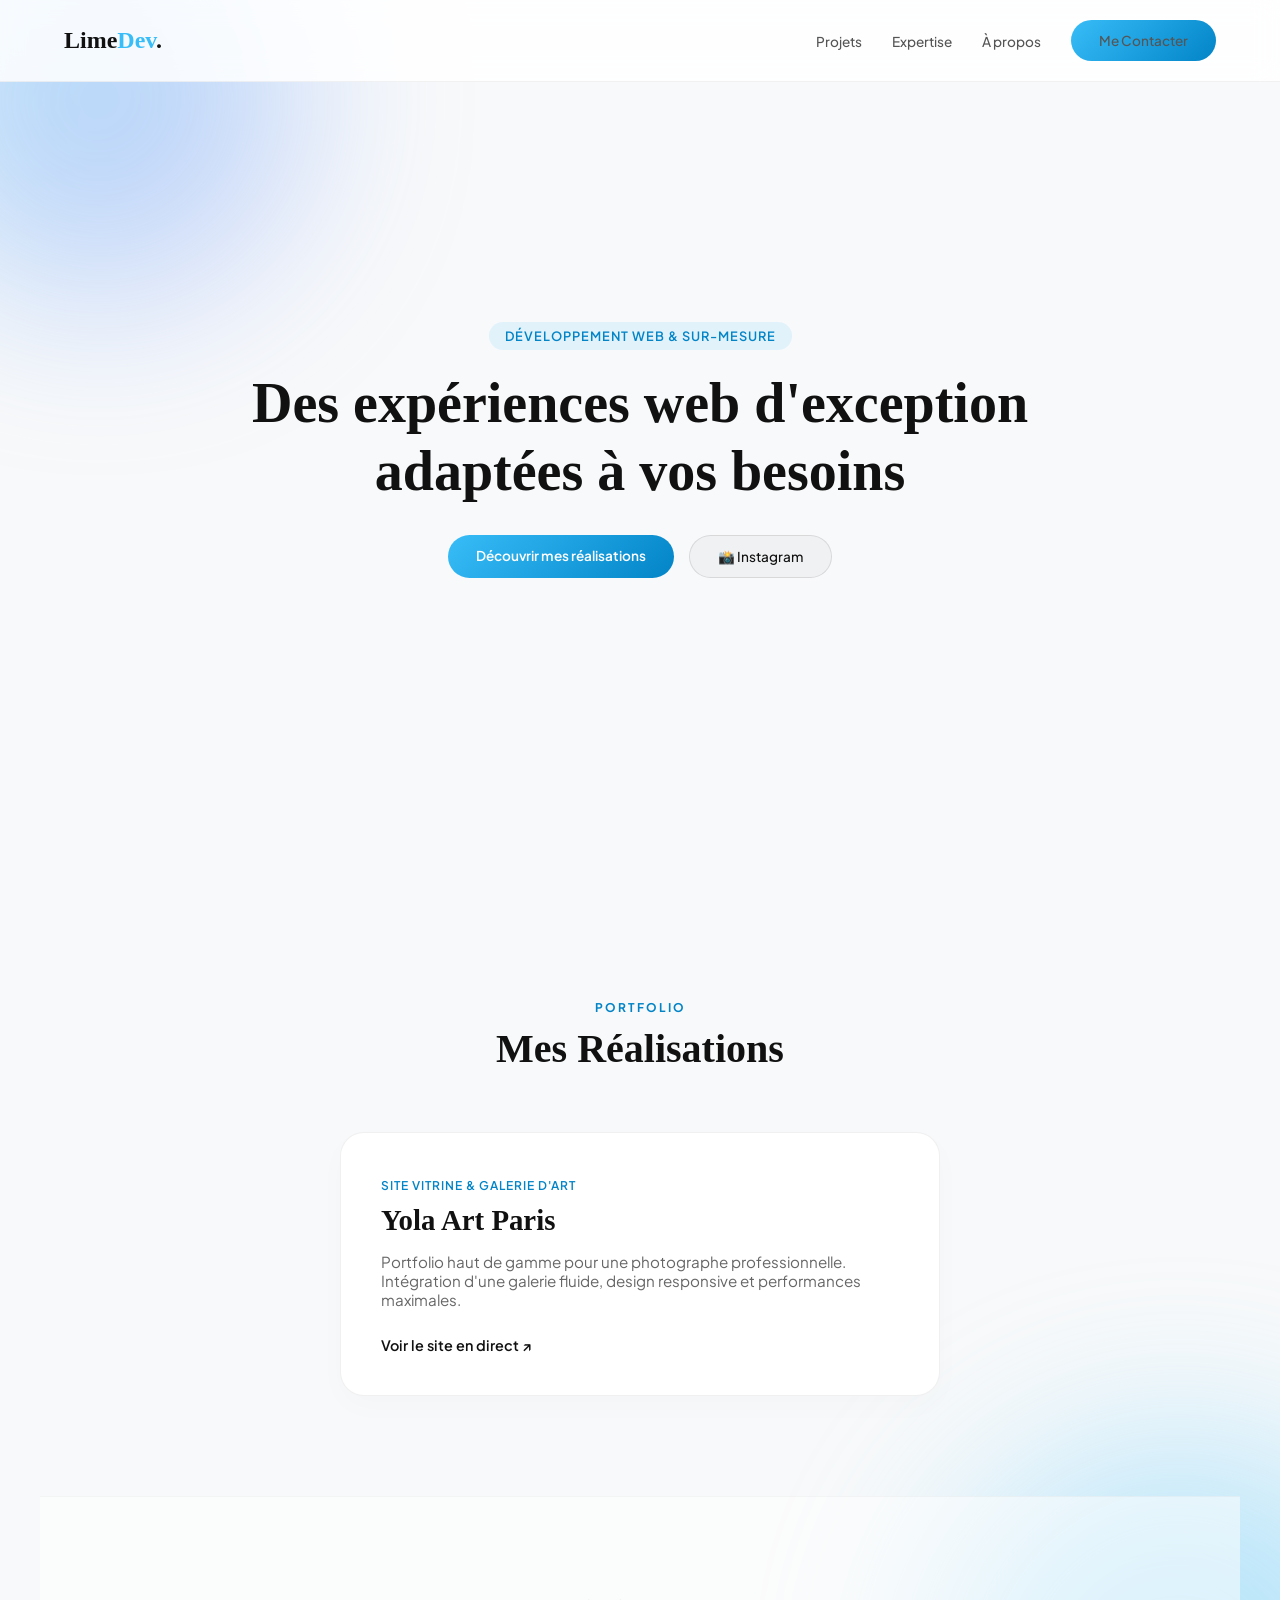
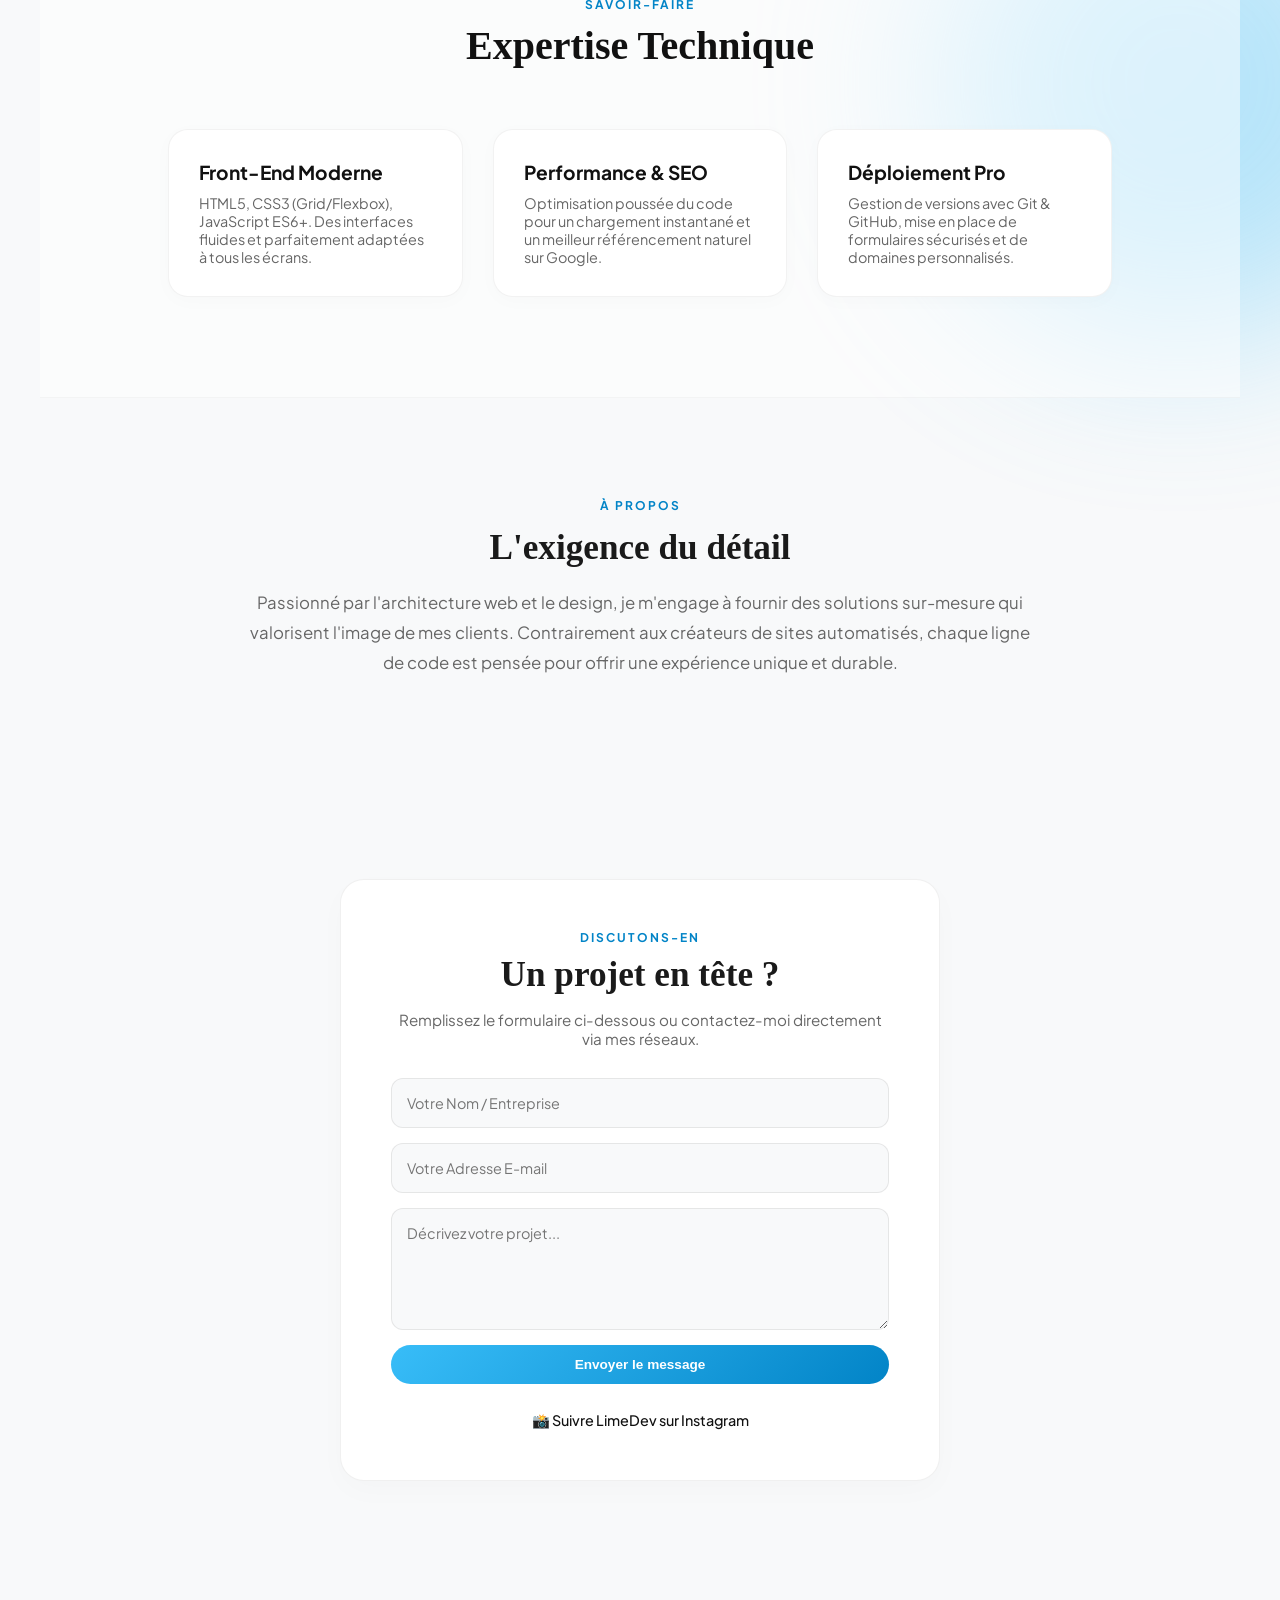
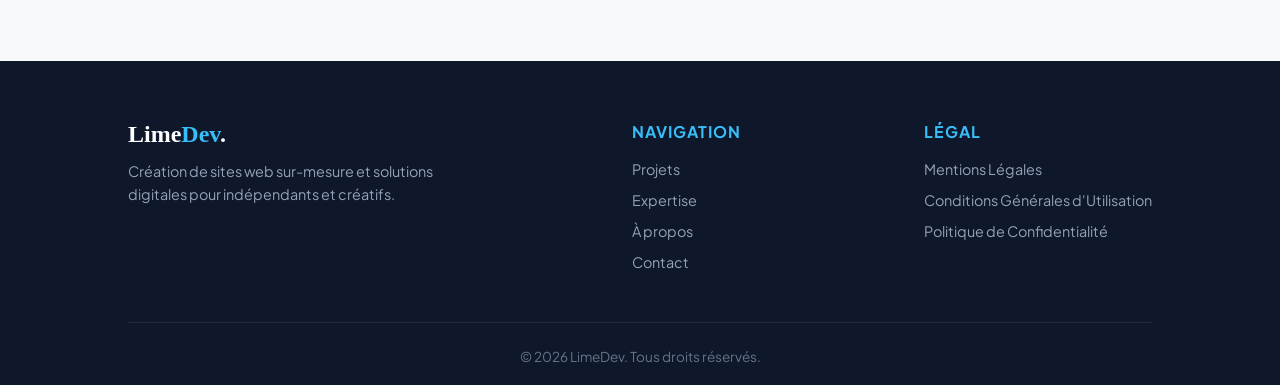
==== index.html @ c4e02afb "Update index.html to include Google Fonts Removed comments and added Google Fonts links." ====
<!DOCTYPE html>
<html lang="fr">
<head>
    <meta charset="UTF-8">
    <meta name="viewport" content="width=device-width, initial-scale=1.0">
    <title>LimeDev | Développeur Web Freelance</title>
    
    <!-- Favicon -->
    <link rel="icon" type="image/png" href="images/favicon.png">

    <!-- Polices Google Fonts -->
    <link rel="preconnect" href="https://fonts.googleapis.com">
    <link rel="preconnect" href="https://fonts.gstatic.com" crossorigin>
    <link href="https://fonts.googleapis.com/css2?family=Plus+Jakarta+Sans:wght@300;400;500;600;700&display=swap" rel="stylesheet">

    <!-- Fichier CSS principal -->
    <link rel="stylesheet" href="style.css">
</head>
<body>

    <div class="bg-shape shape-1"></div>
    <div class="bg-shape shape-2"></div>

    <!-- NAVIGATION DE VOTRE SITE -->
<nav>
    <a href="#" class="logo">Lime<span>Dev</span>.</a>
    
    <!-- Le bouton des 3 barres pour le téléphone (menu burger) -->
    <button class="burger-menu" id="burger-menu" aria-label="Menu de navigation">
        <span></span>
        <span></span>
        <span></span>
    </button>

    <!-- Les liens du menu -->
    <ul class="nav-links" id="nav-links">
        <li><a href="#projets">Projets</a></li>
        <li><a href="#competences">Expertise</a></li>
        <li><a href="#apropos">À propos</a></li>
        <li><a href="#contact" class="btn-primary">Me Contacter</a></li>
    </ul>
</nav>

    <header class="hero">
        <div class="hero-content">
            <span class="badge hidden-element">Développement Web & Sur-Mesure</span>
            <h1 class="hidden-element">Des expériences web d'exception adaptées à vos besoins</h1>
            <p class="hidden-element"></p>
            <div class="hero-buttons hidden-element">
                <a href="#projets" class="btn-primary">Découvrir mes réalisations</a>
                <a href="https://www.instagram.com/lime_dev_?igsi=MXdqcjhjZmxyYTB3MQ==" target="_blank" class="btn-secondary">📸 Instagram</a>
            </div>
        </div>
    </header>

    <section id="projets" class="section">
        <div class="section-header hidden-element">
            <span class="section-tag">Portfolio</span>
            <h2>Mes Réalisations</h2>
        </div>
        
        <div class="projects-grid">
            <div class="project-card hidden-element">
                <div class="project-info">
                    <span class="project-category">Site Vitrine & Galerie d'Art</span>
                    <h3>Yola Art Paris</h3>
                    <p>Portfolio haut de gamme pour une photographe professionnelle. Intégration d'une galerie fluide, design responsive et performances maximales.</p>
                    <a href="https://lime-dev01.github.io/limedev01.github.io/" target="_blank" class="project-link">Voir le site en direct ↗</a>
                </div>
            </div>
        </div>
    </section>

    <section id="competences" class="section bg-light-alt">
        <div class="section-header hidden-element">
            <span class="section-tag">Savoir-Faire</span>
            <h2>Expertise Technique</h2>
        </div>
        <div class="skills-grid">
            <div class="skill-card hidden-element">
                <h3>Front-End Moderne</h3>
                <p>HTML5, CSS3 (Grid/Flexbox), JavaScript ES6+. Des interfaces fluides et parfaitement adaptées à tous les écrans.</p>
            </div>
            <div class="skill-card hidden-element">
                <h3>Performance & SEO</h3>
                <p>Optimisation poussée du code pour un chargement instantané et un meilleur référencement naturel sur Google.</p>
            </div>
            <div class="skill-card hidden-element">
                <h3>Déploiement Pro</h3>
                <p>Gestion de versions avec Git & GitHub, mise en place de formulaires sécurisés et de domaines personnalisés.</p>
            </div>
        </div>
    </section>

    <section id="apropos" class="section">
        <div class="about-container">
            <div class="about-text hidden-element">
                <span class="section-tag">À propos</span>
                <h2>L'exigence du détail</h2>
                <p>Passionné par l'architecture web et le design, je m'engage à fournir des solutions sur-mesure qui valorisent l'image de mes clients. Contrairement aux créateurs de sites automatisés, chaque ligne de code est pensée pour offrir une expérience unique et durable.</p>
            </div>
        </div>
    </section>

    <section id="contact" class="section contact-section">
        <div class="contact-box hidden-element">
            <span class="section-tag">Discutons-en</span>
            <h2>Un projet en tête ?</h2>
            <p>Remplissez le formulaire ci-dessous ou contactez-moi directement via mes réseaux.</p>
            
            <form action="https://formspree.io/f/meajygjy" method="POST" class="contact-form">
                <input type="text" name="nom" placeholder="Votre Nom / Entreprise" required>
                <input type="email" name="email" placeholder="Votre Adresse E-mail" required>
                <textarea name="message" rows="5" placeholder="Décrivez votre projet..." required></textarea>
                <button type="submit" class="btn-primary" style="width: 100%; cursor: pointer;">Envoyer le message</button>
            </form>

            <div class="social-contact">
                <a href="https://www.instagram.com/lime_dev_?igsi=MXdqcjhjZmxyYTB3MQ" target="_blank">📸 Suivre LimeDev sur Instagram</a>
            </div>
        </div>
    </section>

    <!-- FOOTER COMPLET -->
<footer>
    <div class="footer-container">
        <div class="footer-brand">
            <a href="#" class="logo">Lime<span>Dev</span>.</a>
            <p>Création de sites web sur-mesure et solutions digitales pour indépendants et créatifs.</p>
        </div>
        <div class="footer-links">
            <h4>Navigation</h4>
            <ul>
                <li><a href="#projets">Projets</a></li>
                <li><a href="#competences">Expertise</a></li>
                <li><a href="#apropos">À propos</a></li>
                <li><a href="#contact">Contact</a></li>
            </ul>
        </div>
        <div class="footer-links">
            <h4>Légal</h4>
            <ul>
                <li><a href="mentions-legales.html">Mentions Légales</a></li>
                <li><a href="cgu.html">Conditions Générales d'Utilisation</a></li>
                <li><a href="politique-confidentialite.html">Politique de Confidentialité</a></li>
            </ul>
        </div>
    </div>
    <div class="footer-bottom">
        <p>© 2026 LimeDev. Tous droits réservés.</p>
    </div>
</footer>

    <script src="script.js"></script>
</body>
</html>
---- style.css ----
* { box-sizing: border-box; margin: 0; padding: 0; }
html { scroll-behavior: smooth; }

:root {
  --primary: #38bdf8;         /* Cyan / Bleu clair principal */
  --primary-hover: #0284c7;   /* Bleu moyen pour le survol */
  --primary-accent: #0ea5e9;  /* Accentuation vive */
  --text-dark: #111111;
  --text-muted: #666666;
  --bg-light: #f8f9fa;
}

body {
  background-color: var(--bg-light);
  color: #1a1a1a;
  font-family: 'Plus Jakarta Sans', sans-serif;
  overflow-x: hidden;
  position: relative;
}

/* FORMES GÉOMÉTRIQUES EN DÉGRADÉ FLOTTANTES (Effet Lumineux Bleu Clair) */
.bg-shape {
  position: absolute;
  border-radius: 50%;
  filter: blur(90px);
  z-index: -1;
  opacity: 0.4;
}
.shape-1 {
  width: 400px; height: 400px;
  background: linear-gradient(135deg, #38bdf8, #818cf8);
  top: -100px; left: -100px;
}
.shape-2 {
  width: 500px; height: 500px;
  background: linear-gradient(135deg, #7dd3fc, #38bdf8);
  top: 40%; right: -150px;
}

/* NAVIGATION */
nav {
  position: fixed; top: 0; left: 0; width: 100%;
  background: rgba(255, 255, 255, 0.85);
  backdrop-filter: blur(12px);
  border-bottom: 1px solid rgba(0, 0, 0, 0.05);
  z-index: 1000; padding: 20px 5%;
  display: flex; justify-content: space-between; align-items: center;
}

.logo {
  font-family: 'Playfair Display', serif;
  font-size: 1.5rem; font-weight: 600; color: var(--text-dark); text-decoration: none;
}
.logo span { color: var(--primary); }

.nav-links { display: flex; gap: 30px; list-style: none; align-items: center; }
.nav-links a {
  color: #555; text-decoration: none; font-size: 0.85rem;
  font-weight: 500; transition: color 0.3s;
}
.nav-links a:hover { color: var(--primary-hover); }

/* BOUTONS */
.btn-primary {
  display: inline-block; padding: 12px 28px;
  background: linear-gradient(135deg, #38bdf8, #0284c7);
  color: #fff;
  text-decoration: none; font-size: 0.85rem; font-weight: 600;
  border-radius: 50px; transition: all 0.3s ease;
  border: none;
}
.btn-primary:hover {
  background: linear-gradient(135deg, #0284c7, #0369a1);
  transform: translateY(-2px);
  box-shadow: 0 10px 20px rgba(56, 189, 248, 0.35);
}

.btn-secondary {
  display: inline-block; padding: 12px 28px;
  background: rgba(0, 0, 0, 0.03); color: var(--text-dark);
  text-decoration: none; font-size: 0.85rem; font-weight: 500;
  border-radius: 50px; border: 1px solid rgba(0,0,0,0.1);
  transition: all 0.3s ease;
}
.btn-secondary:hover { background: rgba(0, 0, 0, 0.06); }

/* HERO SECTION */
.hero {
  min-height: 100vh; display: flex; align-items: center; justify-content: center;
  text-align: center; padding: 0 20px;
}
.hero-content { max-width: 800px; }
.badge {
  display: inline-block; padding: 6px 16px; background: rgba(56, 189, 248, 0.12);
  color: #0284c7; border-radius: 20px; font-size: 0.8rem; font-weight: 600;
  margin-bottom: 20px; text-transform: uppercase; letter-spacing: 1px;
}
.hero h1 {
  font-family: 'Playfair Display', serif;
  font-size: 3.5rem; font-weight: 600; color: var(--text-dark);
  margin-bottom: 20px; line-height: 1.2;
}
.hero p { color: var(--text-muted); font-size: 1.1rem; margin-bottom: 30px; line-height: 1.6; }
.hero-buttons { display: flex; gap: 15px; justify-content: center; flex-wrap: wrap; }

/* SECTIONS GLOBALES */
.section { padding: 100px 10%; max-width: 1200px; margin: 0 auto; }
.bg-light-alt { background: rgba(255, 255, 255, 0.5); border-top: 1px solid rgba(0,0,0,0.03); border-bottom: 1px solid rgba(0,0,0,0.03); }

.section-header { text-align: center; margin-bottom: 60px; }
.section-tag { color: #0284c7; font-size: 0.75rem; font-weight: 700; text-transform: uppercase; letter-spacing: 2px; display: block; margin-bottom: 10px; }
.section-header h2 { font-family: 'Playfair Display', serif; font-size: 2.5rem; color: var(--text-dark); }

/* PROJET CARD */
.projects-grid { display: grid; justify-content: center; }
.project-card {
  background: #fff; border: 1px solid rgba(0,0,0,0.06);
  padding: 40px; border-radius: 24px; box-shadow: 0 10px 30px rgba(0,0,0,0.02);
  transition: transform 0.3s, box-shadow 0.3s; max-width: 600px; width: 100%;
}
.project-card:hover { transform: translateY(-5px); box-shadow: 0 20px 40px rgba(56, 189, 248, 0.12); }
.project-category { color: #0284c7; font-size: 0.75rem; font-weight: 600; text-transform: uppercase; letter-spacing: 1px; }
.project-card h3 { font-family: 'Playfair Display', serif; font-size: 1.8rem; margin: 10px 0 15px; color: var(--text-dark); }
.project-card p { color: var(--text-muted); font-size: 0.95rem; margin-bottom: 25px; }
.project-link { color: var(--text-dark); text-decoration: none; font-weight: 600; font-size: 0.9rem; transition: color 0.3s; }
.project-link:hover { color: #0284c7; }

/* SKILLS GRID */
.skills-grid { display: grid; grid-template-columns: repeat(auto-fit, minmax(280px, 1fr)); gap: 30px; }
.skill-card {
  background: #fff; padding: 30px; border-radius: 20px;
  border: 1px solid rgba(0,0,0,0.05); box-shadow: 0 4px 20px rgba(0,0,0,0.02);
}
.skill-card h3 { font-size: 1.2rem; margin-bottom: 10px; color: var(--text-dark); }
.skill-card p { color: var(--text-muted); font-size: 0.9rem; }

/* À PROPOS */
.about-container { max-width: 800px; margin: 0 auto; text-align: center; }
.about-text h2 { font-family: 'Playfair Display', serif; font-size: 2.2rem; margin: 15px 0 20px; }
.about-text p { color: var(--text-muted); font-size: 1.05rem; line-height: 1.8; }

/* CONTACT */
.contact-section { display: flex; justify-content: center; }
.contact-box {
  background: #fff; border: 1px solid rgba(0,0,0,0.06);
  padding: 50px; border-radius: 24px; box-shadow: 0 10px 30px rgba(0,0,0,0.02);
  max-width: 600px; width: 100%; text-align: center;
}
.contact-box h2 { font-family: 'Playfair Display', serif; font-size: 2.2rem; margin: 10px 0 15px; }
.contact-box p { color: var(--text-muted); font-size: 0.95rem; margin-bottom: 30px; }
.contact-form { display: flex; flex-direction: column; gap: 15px; text-align: left; }
.contact-form input, .contact-form textarea {
  width: 100%; padding: 15px; background: #f8f9fa; border: 1px solid rgba(0,0,0,0.08);
  border-radius: 12px; font-family: inherit; font-size: 0.9rem; color: var(--text-dark); outline: none;
  transition: border-color 0.3s;
}
.contact-form input:focus, .contact-form textarea:focus { border-color: #38bdf8; background: #fff; }
.social-contact { margin-top: 25px; }
.social-contact a { color: var(--text-dark); text-decoration: none; font-size: 0.9rem; font-weight: 500; transition: color 0.3s; }
.social-contact a:hover { color: #0284c7; }

/* FOOTER STRUCTURÉ (Fond Sombre Soigné) */
footer {
  background-color: #0f172a;
  color: #f8fafc;
  padding: 60px 10% 20px;
  margin-top: 80px;
}

.footer-container {
  display: flex;
  justify-content: space-between;
  flex-wrap: wrap;
  gap: 40px;
  padding-bottom: 40px;
  border-bottom: 1px solid #1e293b;
}

.footer-brand {
  max-width: 320px;
}

.footer-brand .logo {
  color: #ffffff;
}

.footer-brand p {
  color: #94a3b8;
  margin-top: 12px;
  font-size: 0.9rem;
  line-height: 1.6;
}

.footer-links h4 {
  margin-bottom: 16px;
  font-size: 1rem;
  color: #38bdf8;
  text-transform: uppercase;
  letter-spacing: 1px;
}

.footer-links ul {
  list-style: none;
  padding: 0;
}

.footer-links li {
  margin-bottom: 10px;
}

.footer-links a {
  color: #94a3b8;
  text-decoration: none;
  font-size: 0.9rem;
  transition: color 0.2s ease;
}

.footer-links a:hover {
  color: #38bdf8;
}

.footer-bottom {
  text-align: center;
  padding-top: 25px;
  color: #64748b;
  font-size: 0.85rem;
}

/* ANIMATION D'APPARITION */
.hidden-element { opacity: 0; transform: translateY(30px); transition: opacity 0.8s ease-out, transform 0.8s ease-out; }
.show-element { opacity: 1; transform: translateY(0); }

/* RESPONSIVE MOBILE */
@media (max-width: 768px) {
  .hero h1 { font-size: 2.5rem; }
  nav { padding: 15px 5%; }
  .nav-links { display: none; }
  .section { padding: 60px 5%; }
  .contact-box, .project-card { padding: 25px; }
  
  footer { padding: 40px 5% 20px; }
  .footer-container { flex-direction: column; gap: 30px; }
}

/* BOUTON MENU BURGER (3 BARRES) */
.burger-menu {
    display: none;
    flex-direction: column;
    justify-content: space-between;
    width: 30px;
    height: 20px;
    background: transparent;
    border: none;
    cursor: pointer;
    z-index: 1001;
}

.burger-menu span {
    width: 100%;
    height: 3px;
    background-color: #111;
    border-radius: 2px;
    transition: all 0.3s ease;
}

/* ADAPTATION MOBILE */
@media (max-width: 768px) {
    .burger-menu {
        display: flex; /* Affiche les 3 barres uniquement sur petit écran */
    }

    .nav-links {
        position: fixed;
        top: 0;
        right: -100%;
        width: 70%;
        height: 100vh;
        background: rgba(255, 255, 255, 0.98);
        backdrop-filter: blur(10px);
        flex-direction: column;
        justify-content: center;
        align-items: center;
        gap: 30px;
        transition: right 0.4s ease;
        box-shadow: -5px 0 15px rgba(0,0,0,0.1);
    }

    .nav-links.active {
        right: 0; /* Ouvre le menu */
    }
}
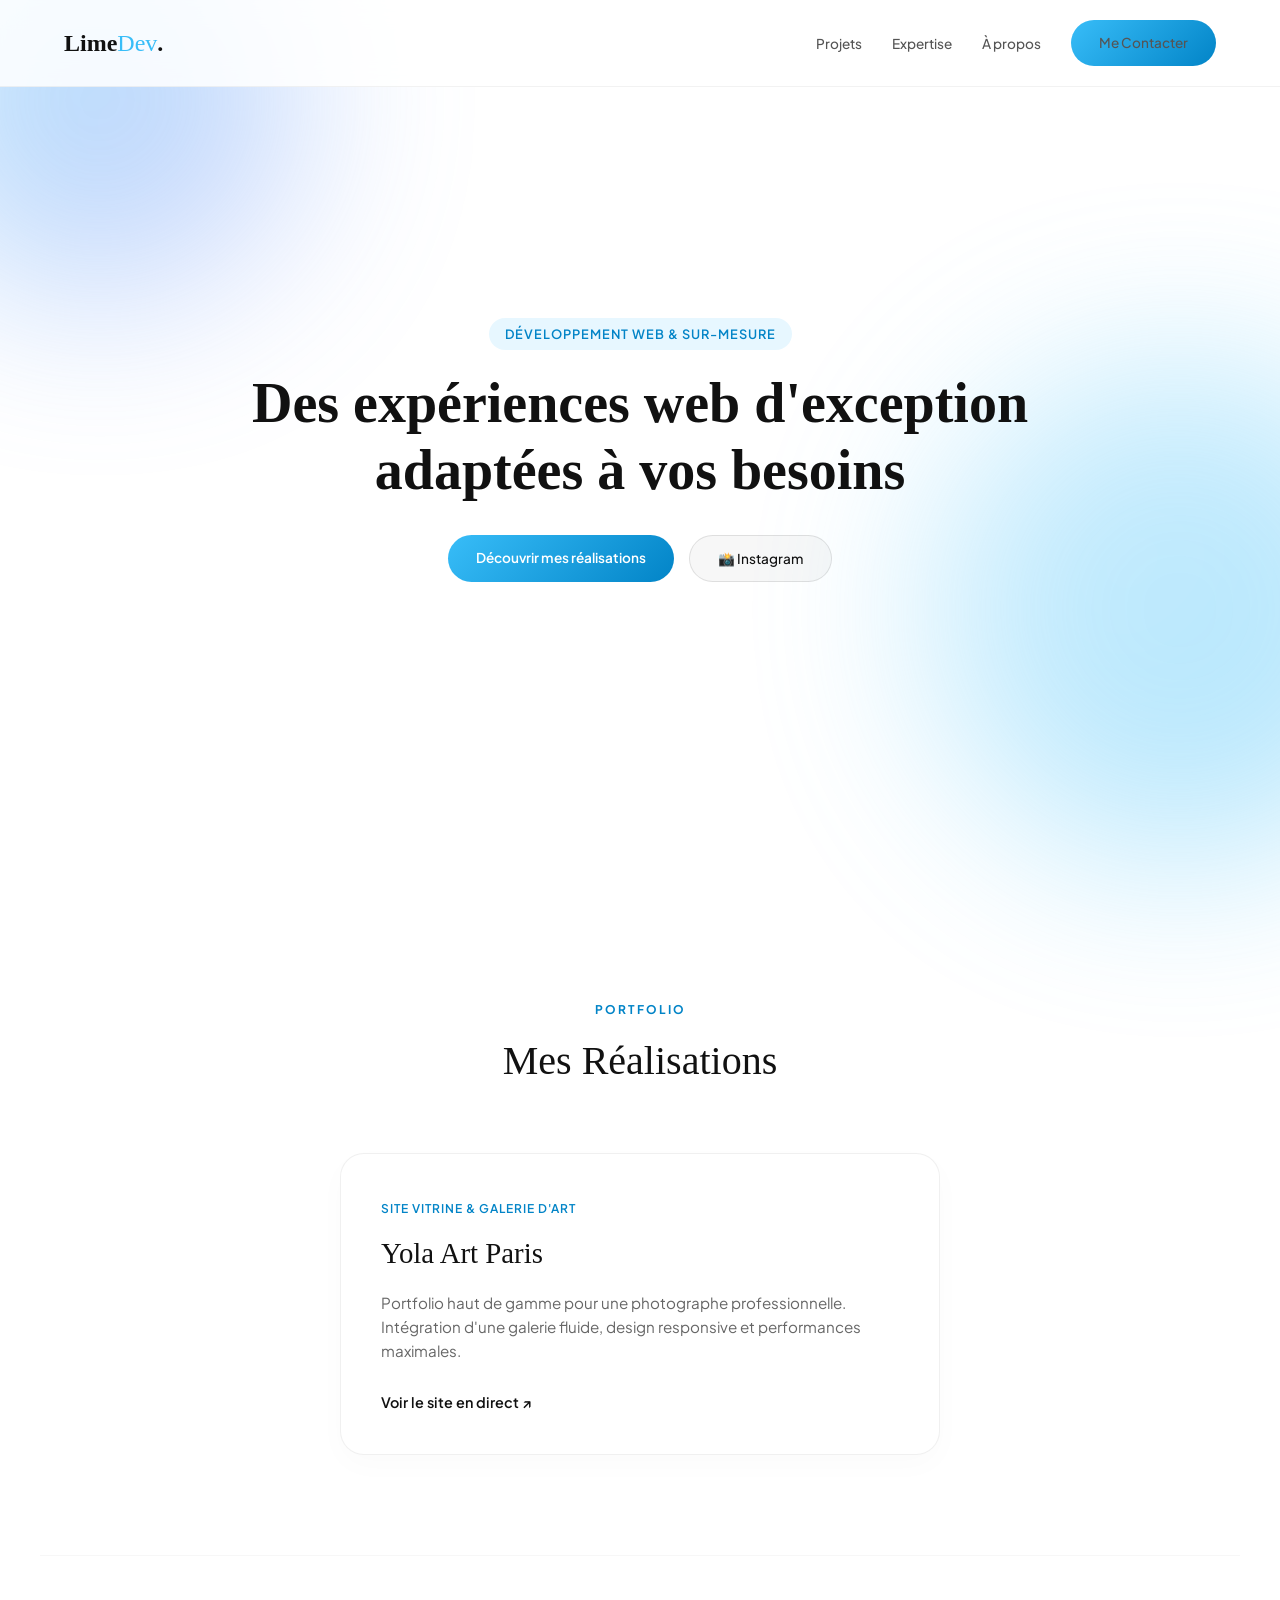
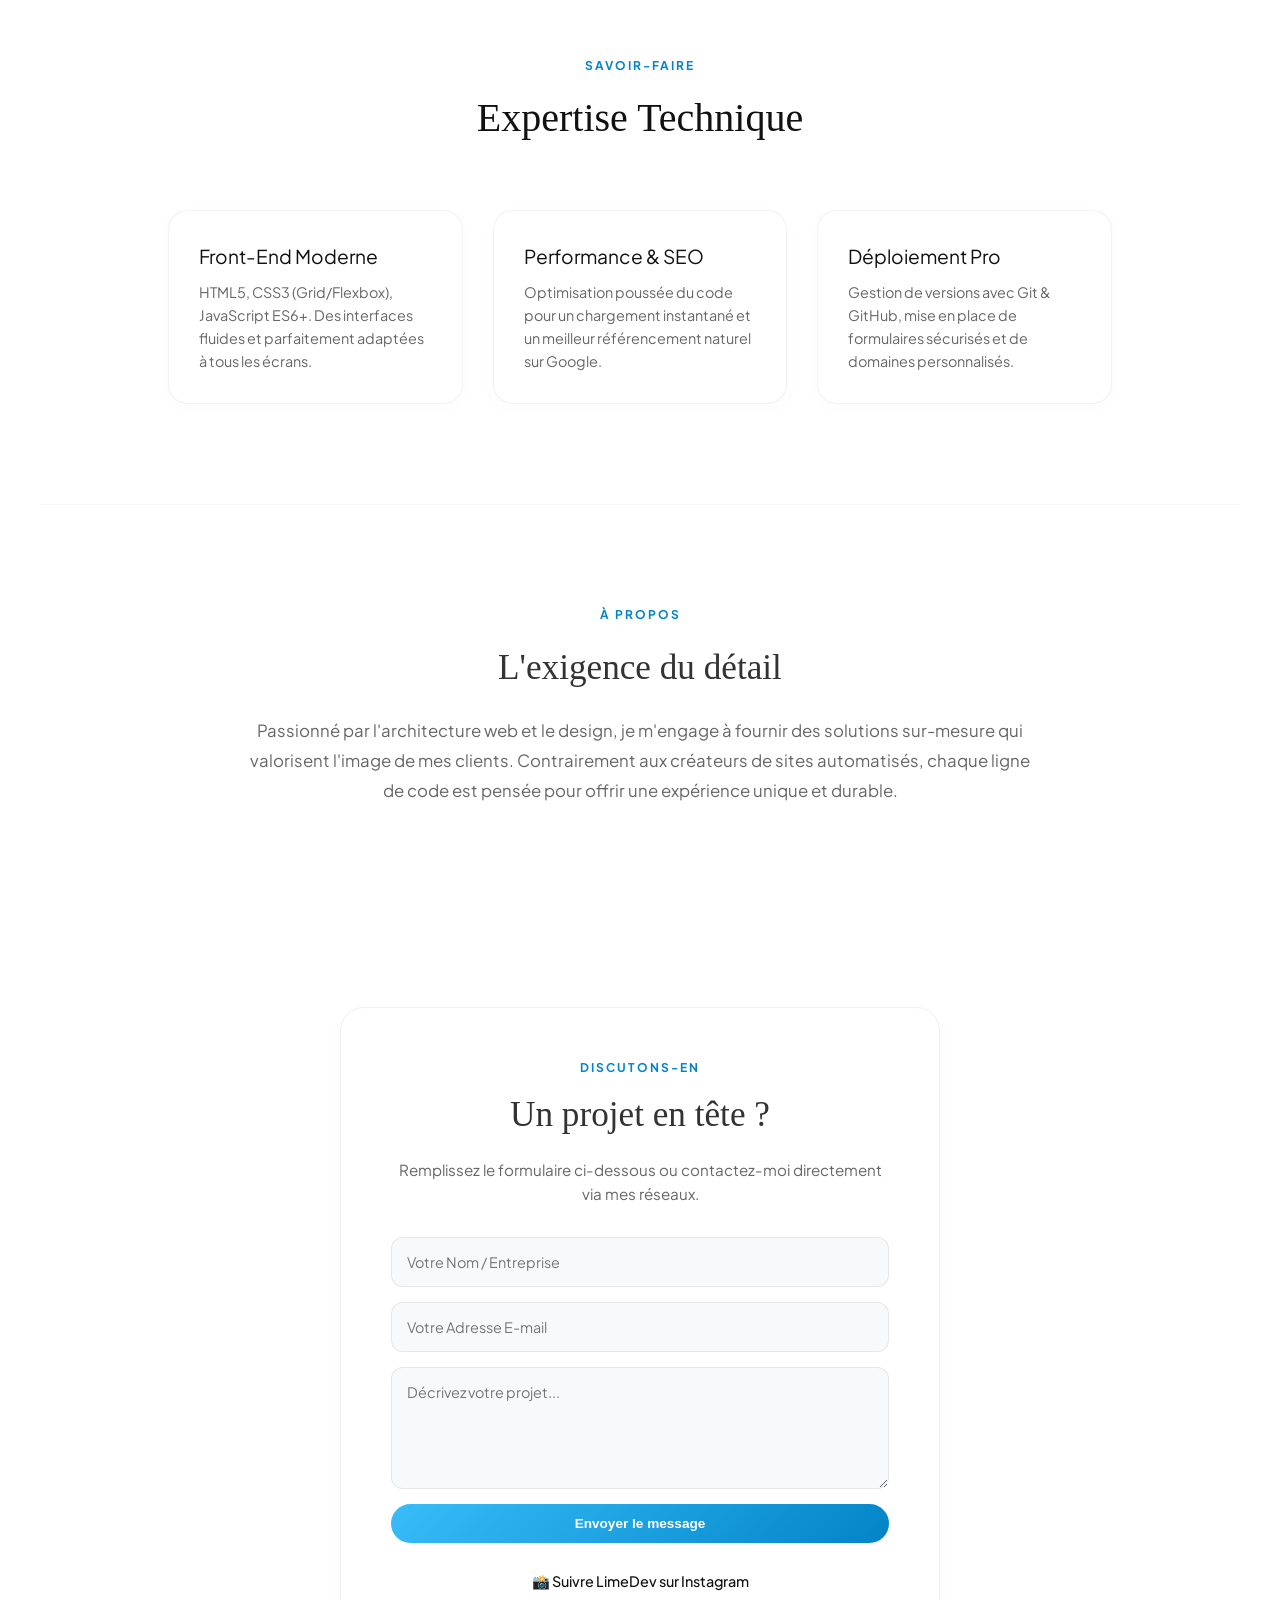
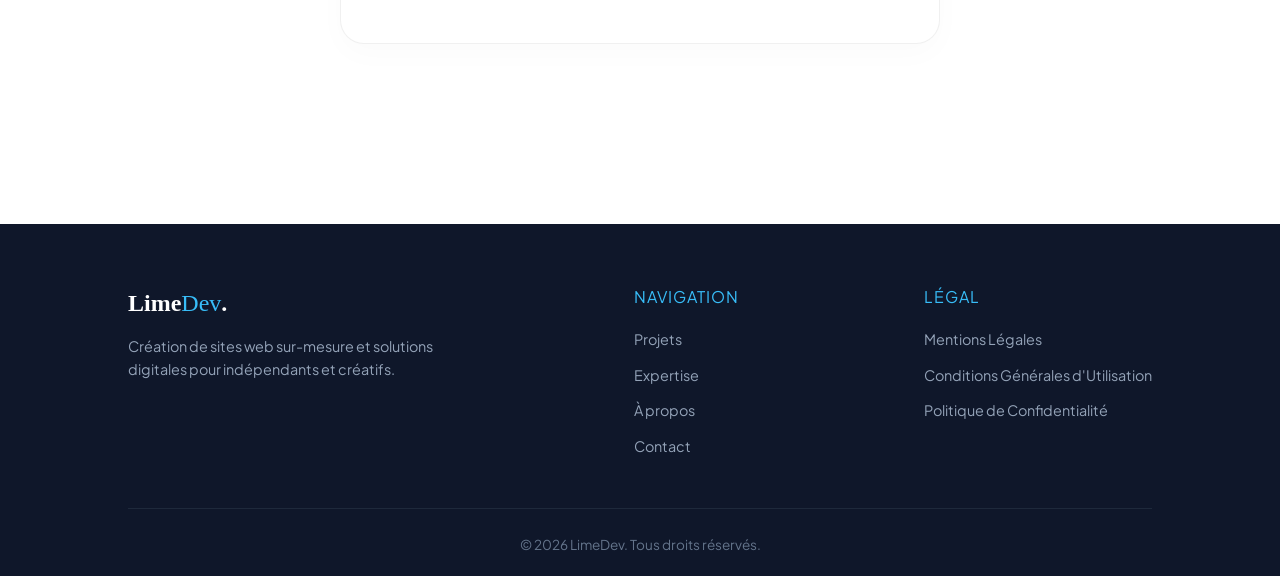
==== commit 6a744bf2: "Modify font links and remove favicon Updated font links and removed favicon link." ====
--- a/index.html
+++ b/index.html
@@ -5,15 +5,12 @@
     <meta name="viewport" content="width=device-width, initial-scale=1.0">
     <title>LimeDev | Développeur Web Freelance</title>
     
-    <!-- Favicon -->
-    <link rel="icon" type="image/png" href="images/favicon.png">
-
-    <!-- Polices Google Fonts -->
+    <!-- Polices d'origine exactes -->
     <link rel="preconnect" href="https://fonts.googleapis.com">
     <link rel="preconnect" href="https://fonts.gstatic.com" crossorigin>
-    <link href="https://fonts.googleapis.com/css2?family=Plus+Jakarta+Sans:wght@300;400;500;600;700&display=swap" rel="stylesheet">
+    <link href="https://fonts.googleapis.com/css2?family=Plus+Jakarta+Sans:wght@300;400;500;600;700&family=Playfair+Display:ital,wght@0,500;0,600;1,400&display=swap" rel="stylesheet">
 
-    <!-- Fichier CSS principal -->
+    <!-- CSS -->
     <link rel="stylesheet" href="style.css">
 </head>
 <body>
--- a/style.css
+++ b/style.css
@@ -1,5 +1,9 @@
-* { box-sizing: border-box; margin: 0; padding: 0; }
-html { scroll-behavior: smooth; }
+* {
+    margin: 0;
+    padding: 0;
+    box-sizing: border-box;
+    font-weight: normal; /* Sécurité : empêche les éléments d'hériter un gras indésirable */
+}
 
 :root {
   --primary: #38bdf8;         /* Cyan / Bleu clair principal */
@@ -11,11 +15,12 @@
 }
 
 body {
-  background-color: var(--bg-light);
-  color: #1a1a1a;
-  font-family: 'Plus Jakarta Sans', sans-serif;
-  overflow-x: hidden;
-  position: relative;
+    font-family: 'Plus Jakarta Sans', sans-serif;
+    font-weight: 400; /* Forcer l'épaisseur normale */
+    line-height: 1.6;
+    color: #333333;
+    margin: 0;
+    padding: 0;
 }
 
 /* FORMES GÉOMÉTRIQUES EN DÉGRADÉ FLOTTANTES (Effet Lumineux Bleu Clair) */
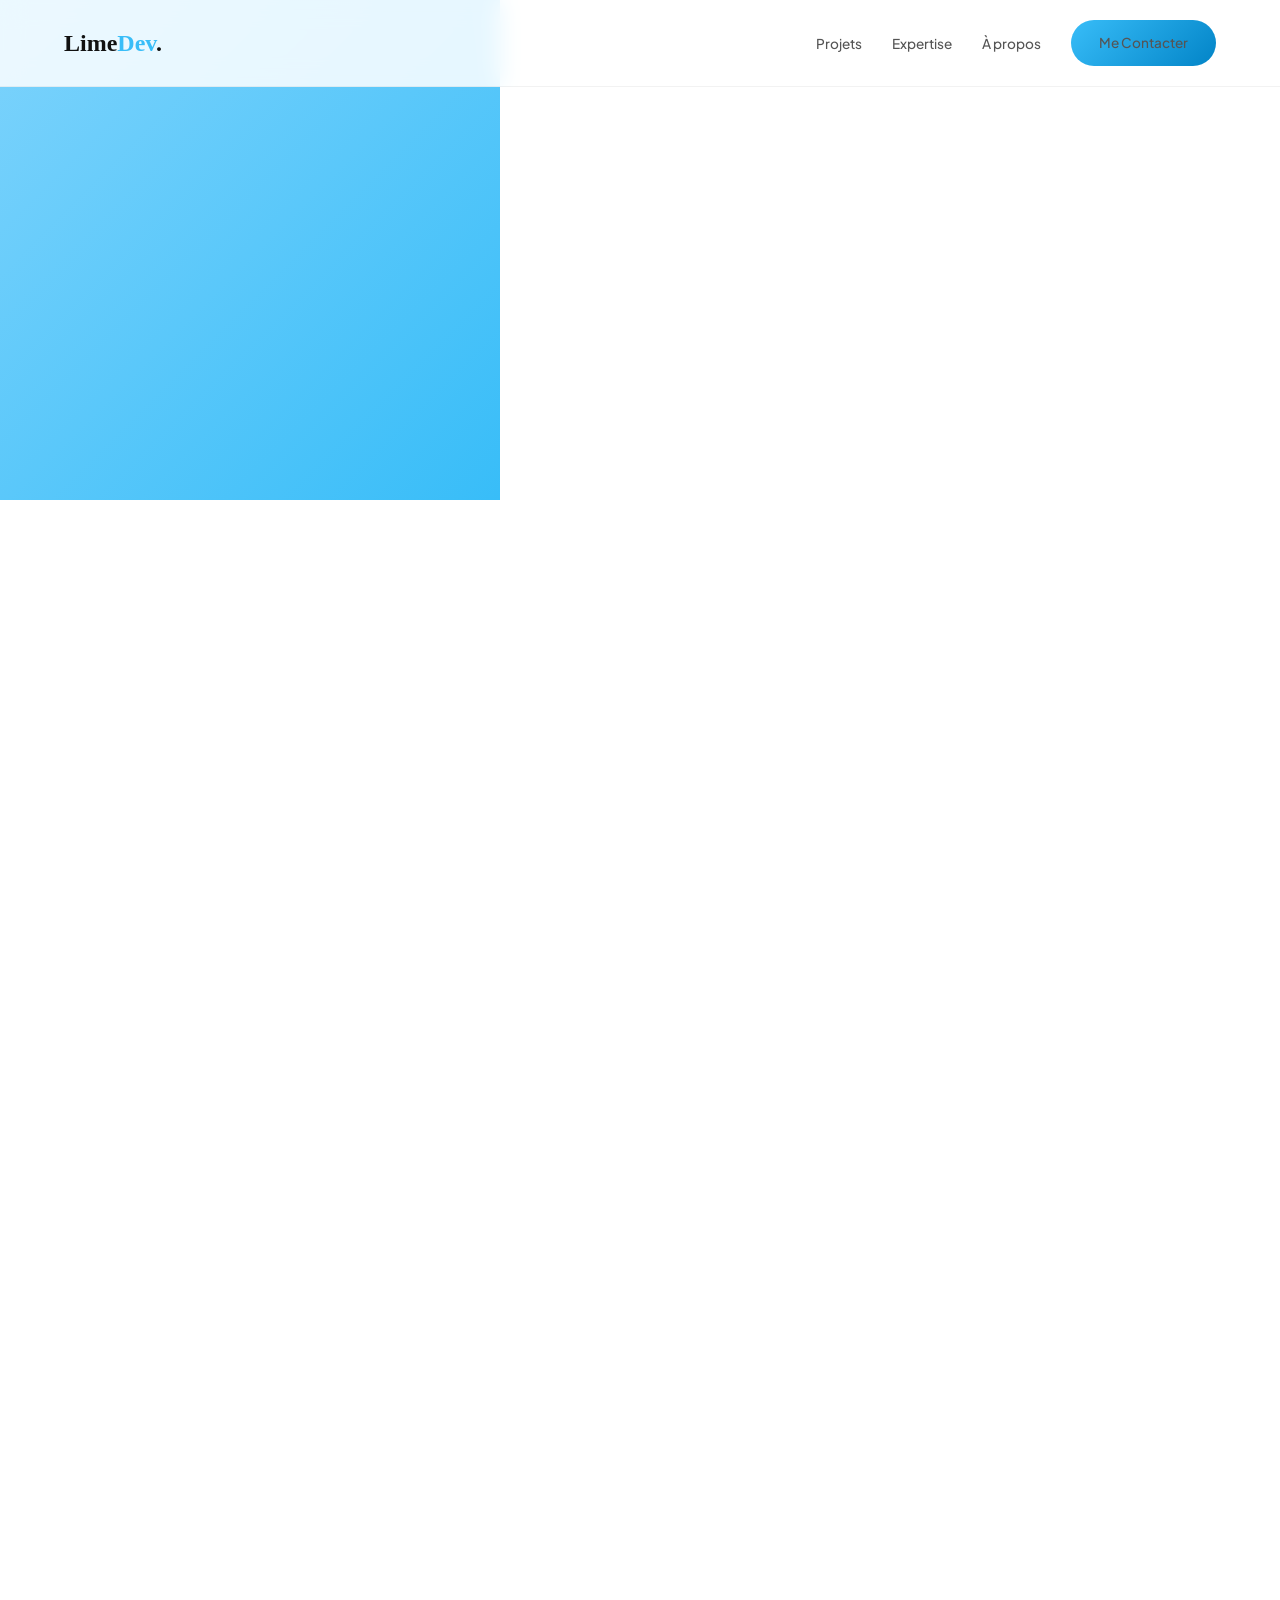
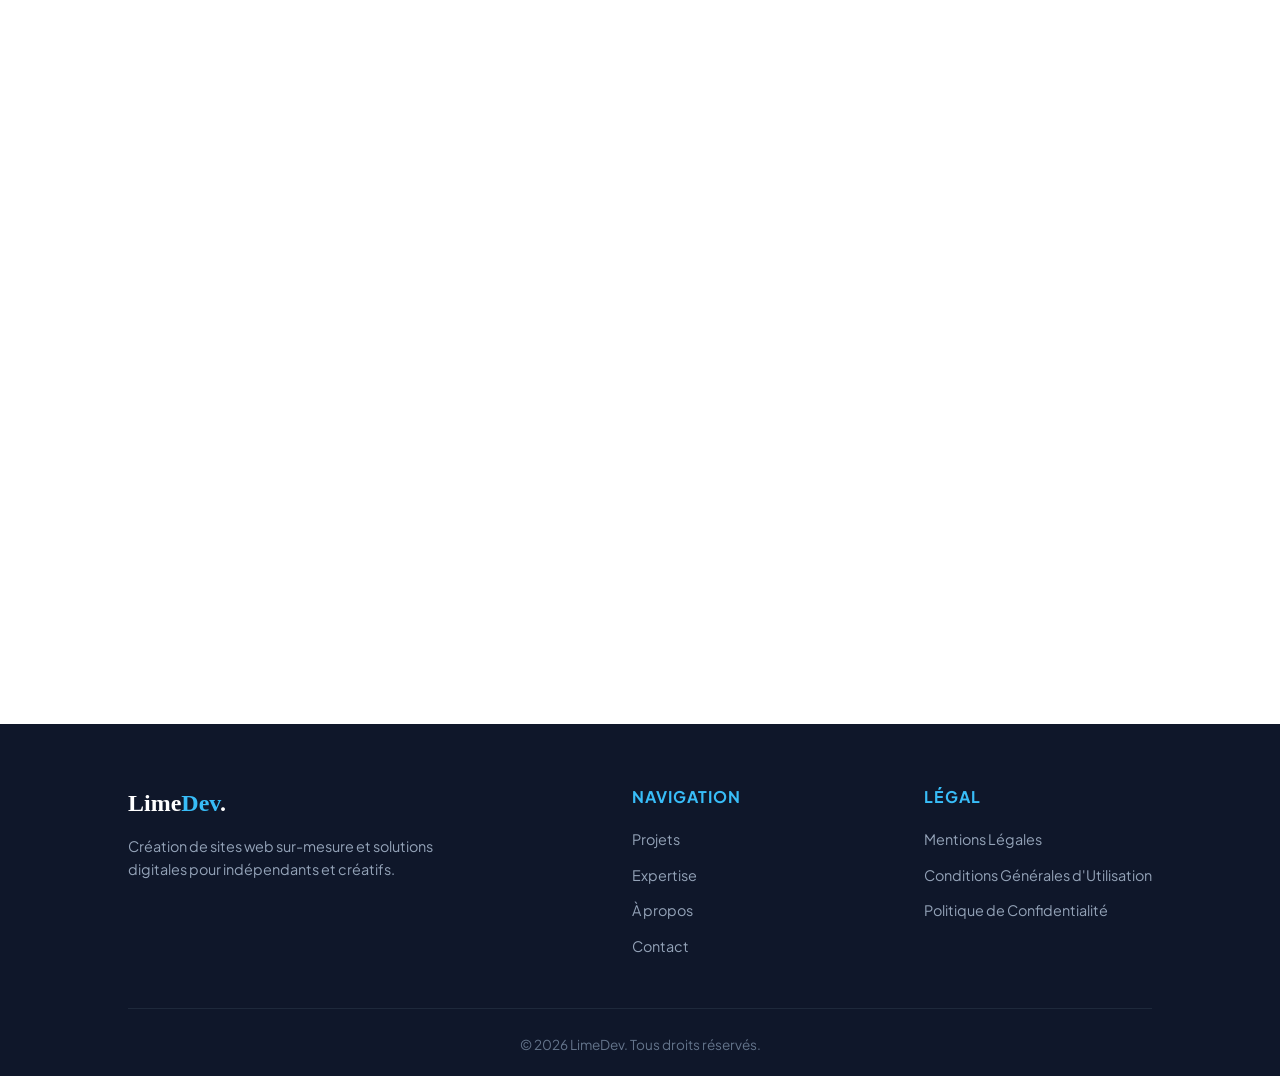
==== commit 7b191481: "Update comments for navigation section in index.html" ====
--- a/index.html
+++ b/index.html
@@ -22,14 +22,14 @@
 <nav>
     <a href="#" class="logo">Lime<span>Dev</span>.</a>
     
-    <!-- Le bouton des 3 barres pour le téléphone (menu burger) -->
+    <!-- Bouton à 3 barres (Menu Hamburger pour mobile) -->
     <button class="burger-menu" id="burger-menu" aria-label="Menu de navigation">
         <span></span>
         <span></span>
         <span></span>
     </button>
 
-    <!-- Les liens du menu -->
+    <!-- Liste des liens -->
     <ul class="nav-links" id="nav-links">
         <li><a href="#projets">Projets</a></li>
         <li><a href="#competences">Expertise</a></li>
--- a/style.css
+++ b/style.css
@@ -2,31 +2,31 @@
     margin: 0;
     padding: 0;
     box-sizing: border-box;
-    font-weight: normal; /* Sécurité : empêche les éléments d'hériter un gras indésirable */
 }
 
 :root {
-  --primary: #38bdf8;         /* Cyan / Bleu clair principal */
-  --primary-hover: #0284c7;   /* Bleu moyen pour le survol */
-  --primary-accent: #0ea5e9;  /* Accentuation vive */
-  --text-dark: #111111;
-  --text-muted: #666666;
-  --bg-light: #f8f9fa;
+    --primary: #38bdf8;        /* Cyan / Bleu clair principal */
+    --primary-hover: #0284c7;  /* Bleu moyen pour le survol */
+    --primary-accent: #0ea5e9; /* Accentuation vive */
+    --text-dark: #111111;
+    --text-muted: #666666;
+    --bg-light: #f8f9fa;
 }
 
 body {
     font-family: 'Plus Jakarta Sans', sans-serif;
-    font-weight: 400; /* Forcer l'épaisseur normale */
+    font-weight: 400;
     line-height: 1.6;
-    color: #333333;
+    color: var(--text-dark);
     margin: 0;
     padding: 0;
 }
 
-/* FORMES GÉOMÉTRIQUES EN DÉGRADÉ FLOTTANTES (Effet Lumineux Bleu Clair) */
-.bg-shape {
-  position: absolute;
-  border-radius: 50%;
+/* Polices des titres */
+h1, h2, h3, h4, .hero h1 {
+    font-family: 'Plus Jakarta Sans', sans-serif;
+    font-weight: 700;
+}
   filter: blur(90px);
   z-index: -1;
   opacity: 0.4;
@@ -246,10 +246,9 @@
   footer { padding: 40px 5% 20px; }
   .footer-container { flex-direction: column; gap: 30px; }
 }
-
-/* BOUTON MENU BURGER (3 BARRES) */
+/* GESTION DU MENU HAMBURGER */
 .burger-menu {
-    display: none;
+    display: none; /* Caché sur ordinateur */
     flex-direction: column;
     justify-content: space-between;
     width: 30px;
@@ -257,40 +256,42 @@
     background: transparent;
     border: none;
     cursor: pointer;
+    padding: 0;
     z-index: 1001;
 }
 
 .burger-menu span {
     width: 100%;
     height: 3px;
-    background-color: #111;
+    background-color: #111111;
     border-radius: 2px;
     transition: all 0.3s ease;
 }
 
-/* ADAPTATION MOBILE */
+/* AFFICHAGE SUR MOBILE (écran inférieur à 768px) */
 @media (max-width: 768px) {
     .burger-menu {
-        display: flex; /* Affiche les 3 barres uniquement sur petit écran */
+        display: flex !important; /* Force l'affichage des 3 barres */
     }
 
     .nav-links {
         position: fixed;
         top: 0;
-        right: -100%;
-        width: 70%;
+        right: -100%; /* Caché hors de l'écran par défaut */
+        width: 75%;
         height: 100vh;
         background: rgba(255, 255, 255, 0.98);
         backdrop-filter: blur(10px);
         flex-direction: column;
         justify-content: center;
         align-items: center;
-        gap: 30px;
+        gap: 25px;
         transition: right 0.4s ease;
         box-shadow: -5px 0 15px rgba(0,0,0,0.1);
+        padding: 20px;
     }
 
     .nav-links.active {
-        right: 0; /* Ouvre le menu */
+        right: 0; /* Fait glisser le menu sur l'écran */
     }
 }
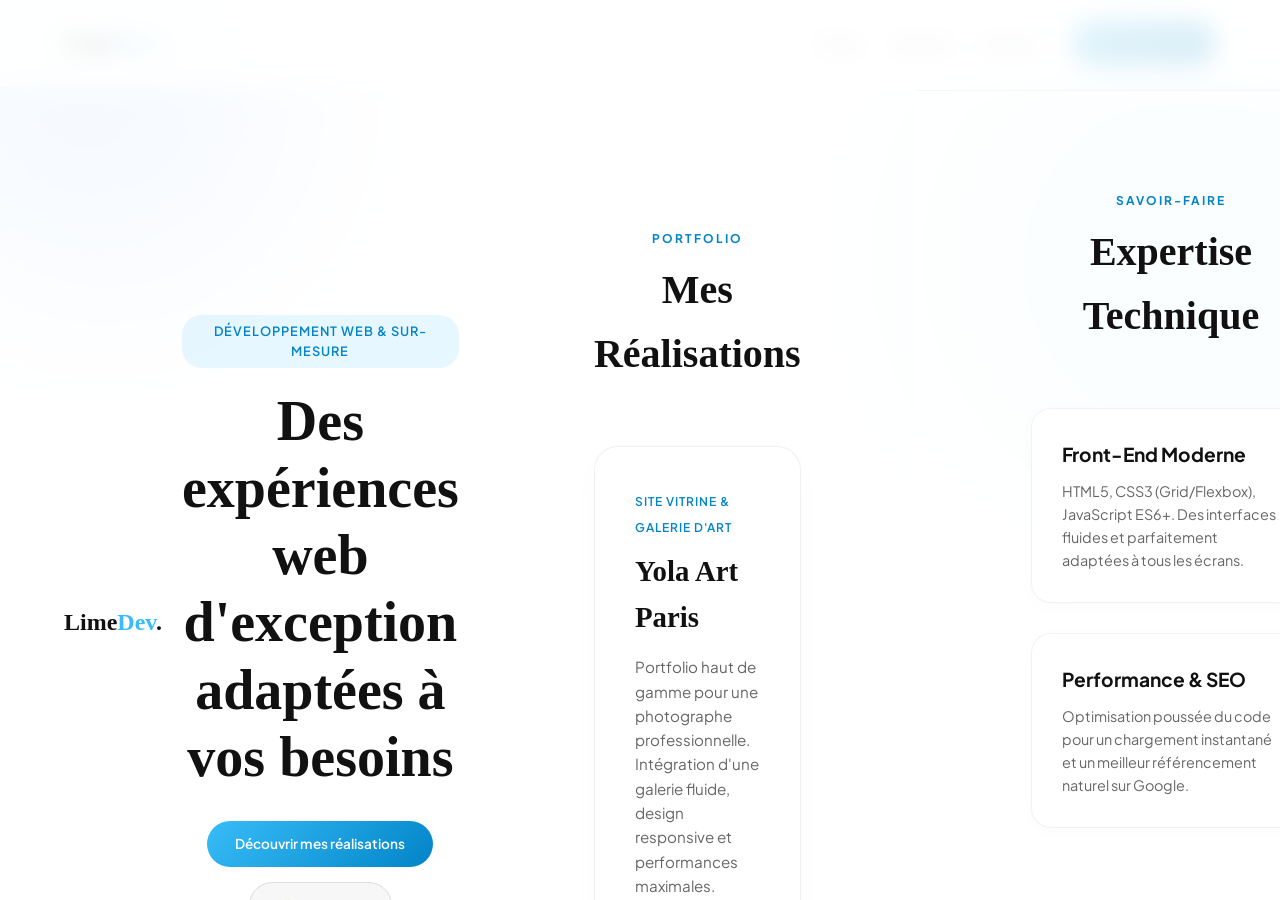
==== commit d7c0301f: "Refactor navigation and update button label Updated navigation structure and button label in HTML." ====
--- a/index.html
+++ b/index.html
@@ -18,11 +18,10 @@
     <div class="bg-shape shape-1"></div>
     <div class="bg-shape shape-2"></div>
 
-    <!-- NAVIGATION DE VOTRE SITE -->
-<nav>
+    <nav>
     <a href="#" class="logo">Lime<span>Dev</span>.</a>
     
-    <!-- Bouton à 3 barres (Menu Hamburger pour mobile) -->
+    <!-- Bouton Hamburger (3 barres) -->
     <button class="burger-menu" id="burger-menu" aria-label="Menu de navigation">
         <span></span>
         <span></span>
@@ -36,7 +35,8 @@
         <li><a href="#apropos">À propos</a></li>
         <li><a href="#contact" class="btn-primary">Me Contacter</a></li>
     </ul>
-</nav>
+</nav><nav>
+    <a href="#" class="logo">Lime<span>Dev</span>.</a>
 
     <header class="hero">
         <div class="hero-content">
--- a/style.css
+++ b/style.css
@@ -5,9 +5,9 @@
 }
 
 :root {
-    --primary: #38bdf8;        /* Cyan / Bleu clair principal */
-    --primary-hover: #0284c7;  /* Bleu moyen pour le survol */
-    --primary-accent: #0ea5e9; /* Accentuation vive */
+    --primary: #38bdf8;
+    --primary-hover: #0284c7;
+    --primary-accent: #0ea5e9;
     --text-dark: #111111;
     --text-muted: #666666;
     --bg-light: #f8f9fa;
@@ -20,6 +20,8 @@
     color: var(--text-dark);
     margin: 0;
     padding: 0;
+    position: relative;
+    overflow-x: hidden;
 }
 
 /* Polices des titres */
@@ -27,21 +29,32 @@
     font-family: 'Plus Jakarta Sans', sans-serif;
     font-weight: 700;
 }
-  filter: blur(90px);
-  z-index: -1;
-  opacity: 0.4;
-}
+
+/* FORMES DÉCORATIVES (EN ARRIÈRE-PLAN) */
+.bg-shape {
+    position: absolute;
+    border-radius: 50%;
+    filter: blur(90px);
+    z-index: -1;
+    opacity: 0.4;
+    pointer-events: none; /* Évite toute interférence avec le clic */
+}
+
 .shape-1 {
-  width: 400px; height: 400px;
-  background: linear-gradient(135deg, #38bdf8, #818cf8);
-  top: -100px; left: -100px;
-}
+    width: 400px;
+    height: 400px;
+    background: linear-gradient(135deg, #38bdf8, #818cf8);
+    top: -100px;
+    left: -100px;
+}
+
 .shape-2 {
-  width: 500px; height: 500px;
-  background: linear-gradient(135deg, #7dd3fc, #38bdf8);
-  top: 40%; right: -150px;
-}
-
+    width: 500px;
+    height: 500px;
+    background: linear-gradient(135deg, #7dd3fc, #38bdf8);
+    top: 40%;
+    right: -150px;
+}
 /* NAVIGATION */
 nav {
   position: fixed; top: 0; left: 0; width: 100%;
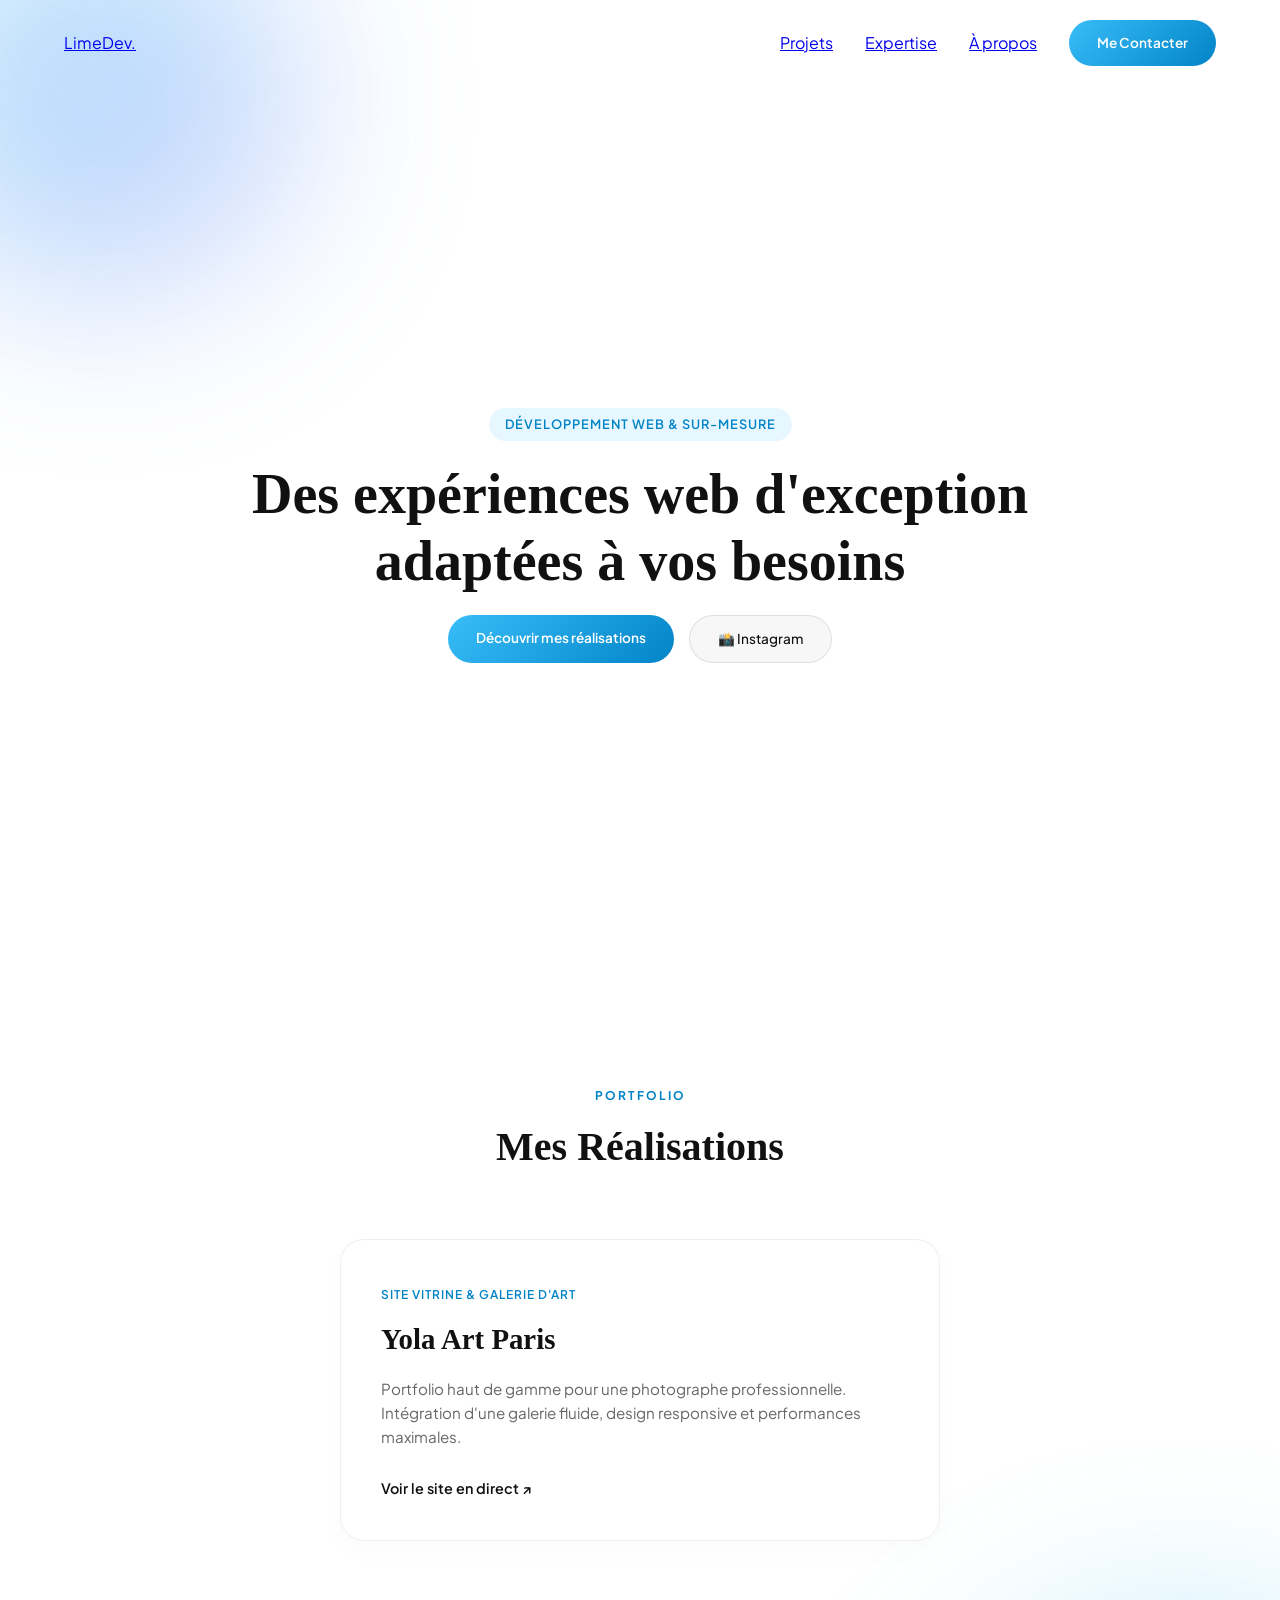
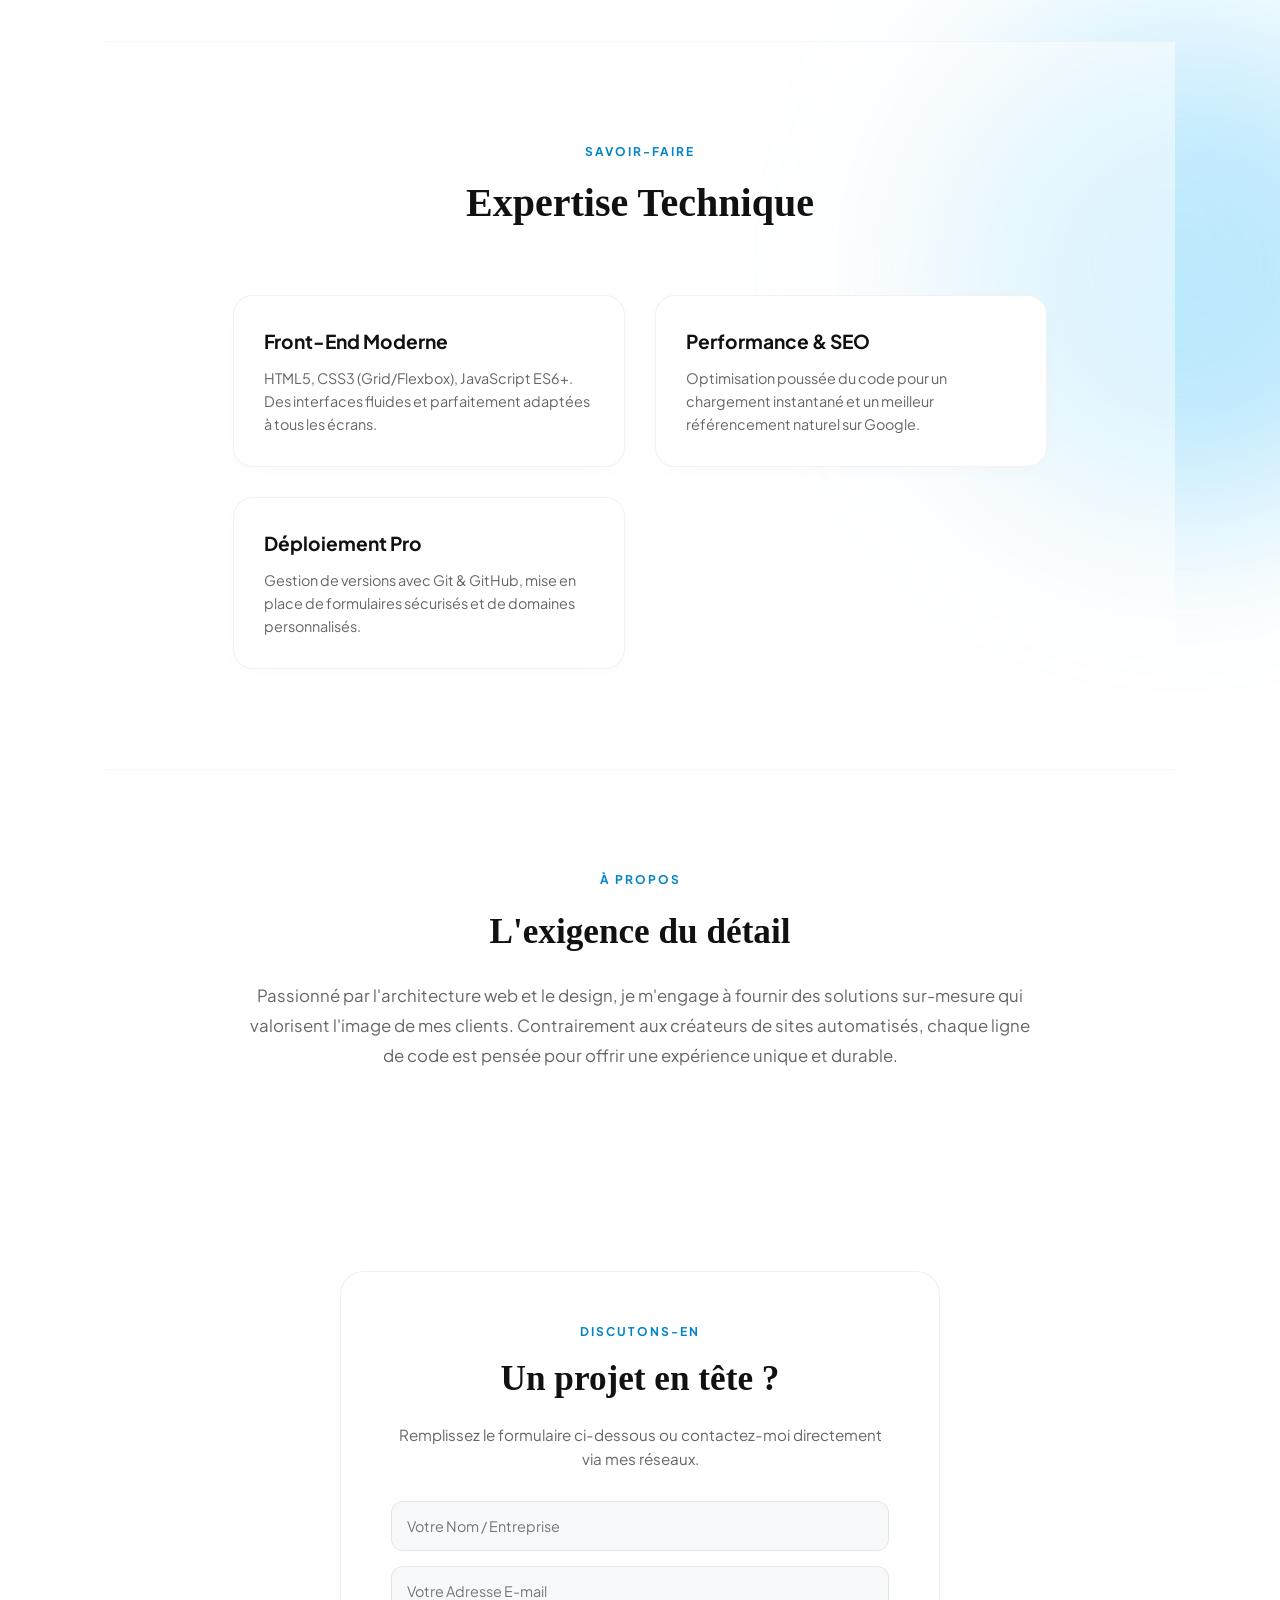
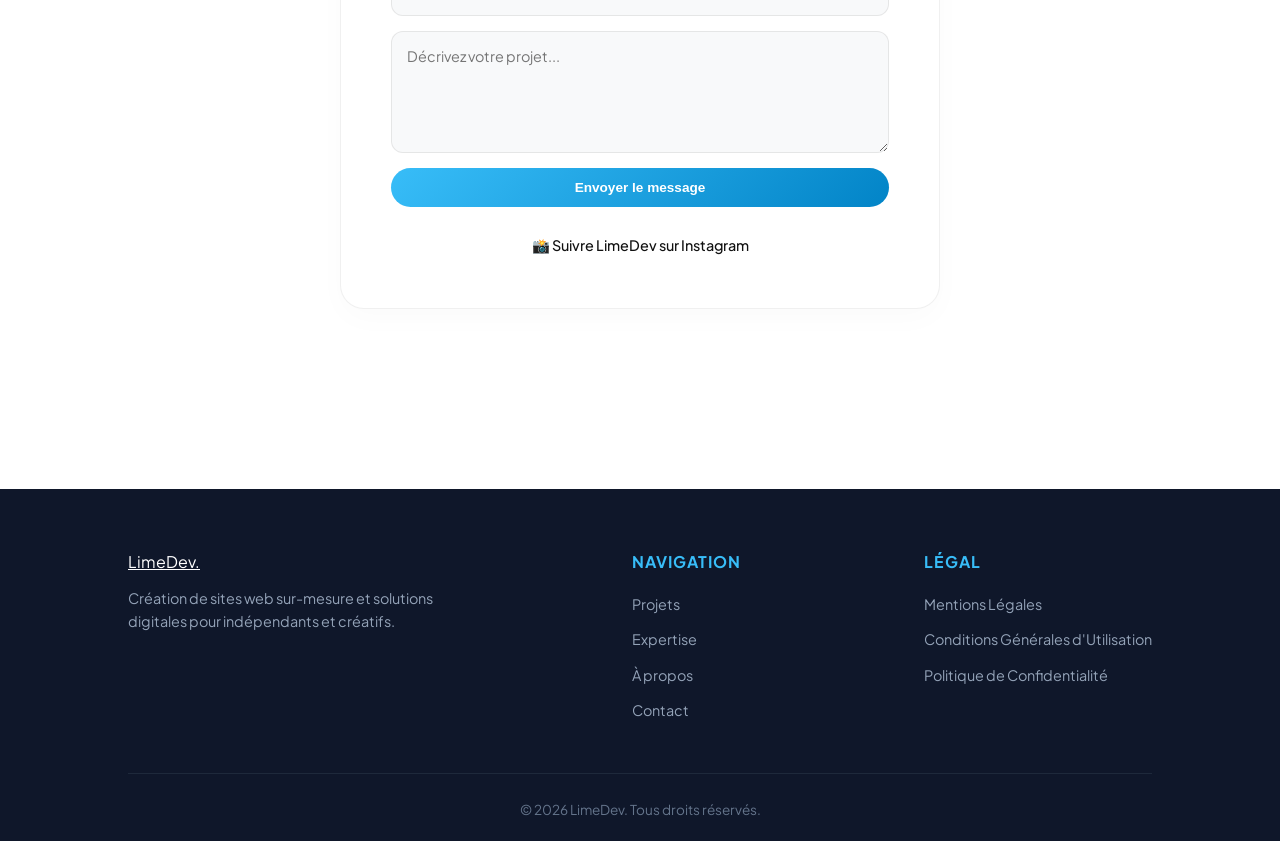
==== commit b3568ecb: "Refactor navigation and footer structure in index.html" ====
--- a/index.html
+++ b/index.html
@@ -5,7 +5,7 @@
     <meta name="viewport" content="width=device-width, initial-scale=1.0">
     <title>LimeDev | Développeur Web Freelance</title>
     
-    <!-- Polices d'origine exactes -->
+    <!-- Polices -->
     <link rel="preconnect" href="https://fonts.googleapis.com">
     <link rel="preconnect" href="https://fonts.gstatic.com" crossorigin>
     <link href="https://fonts.googleapis.com/css2?family=Plus+Jakarta+Sans:wght@300;400;500;600;700&family=Playfair+Display:ital,wght@0,500;0,600;1,400&display=swap" rel="stylesheet">
@@ -18,31 +18,29 @@
     <div class="bg-shape shape-1"></div>
     <div class="bg-shape shape-2"></div>
 
+    <!-- NAVIGATION (Une seule et bien fermée) -->
     <nav>
-    <a href="#" class="logo">Lime<span>Dev</span>.</a>
-    
-    <!-- Bouton Hamburger (3 barres) -->
-    <button class="burger-menu" id="burger-menu" aria-label="Menu de navigation">
-        <span></span>
-        <span></span>
-        <span></span>
-    </button>
+        <a href="#" class="logo">Lime<span>Dev</span>.</a>
+        
+        <button class="burger-menu" id="burger-menu" aria-label="Menu de navigation">
+            <span></span>
+            <span></span>
+            <span></span>
+        </button>
 
-    <!-- Liste des liens -->
-    <ul class="nav-links" id="nav-links">
-        <li><a href="#projets">Projets</a></li>
-        <li><a href="#competences">Expertise</a></li>
-        <li><a href="#apropos">À propos</a></li>
-        <li><a href="#contact" class="btn-primary">Me Contacter</a></li>
-    </ul>
-</nav><nav>
-    <a href="#" class="logo">Lime<span>Dev</span>.</a>
+        <ul class="nav-links" id="nav-links">
+            <li><a href="#projets">Projets</a></li>
+            <li><a href="#competences">Expertise</a></li>
+            <li><a href="#apropos">À propos</a></li>
+            <li><a href="#contact" class="btn-primary">Me Contacter</a></li>
+        </ul>
+    </nav>
 
+    <!-- HEADER / HERO -->
     <header class="hero">
         <div class="hero-content">
             <span class="badge hidden-element">Développement Web & Sur-Mesure</span>
             <h1 class="hidden-element">Des expériences web d'exception adaptées à vos besoins</h1>
-            <p class="hidden-element"></p>
             <div class="hero-buttons hidden-element">
                 <a href="#projets" class="btn-primary">Découvrir mes réalisations</a>
                 <a href="https://www.instagram.com/lime_dev_?igsi=MXdqcjhjZmxyYTB3MQ==" target="_blank" class="btn-secondary">📸 Instagram</a>
@@ -50,6 +48,7 @@
         </div>
     </header>
 
+    <!-- PROJETS -->
     <section id="projets" class="section">
         <div class="section-header hidden-element">
             <span class="section-tag">Portfolio</span>
@@ -68,6 +67,7 @@
         </div>
     </section>
 
+    <!-- EXPERTISE -->
     <section id="competences" class="section bg-light-alt">
         <div class="section-header hidden-element">
             <span class="section-tag">Savoir-Faire</span>
@@ -89,6 +89,7 @@
         </div>
     </section>
 
+    <!-- A PROPOS -->
     <section id="apropos" class="section">
         <div class="about-container">
             <div class="about-text hidden-element">
@@ -99,6 +100,7 @@
         </div>
     </section>
 
+    <!-- CONTACT -->
     <section id="contact" class="section contact-section">
         <div class="contact-box hidden-element">
             <span class="section-tag">Discutons-en</span>
@@ -118,35 +120,35 @@
         </div>
     </section>
 
-    <!-- FOOTER COMPLET -->
-<footer>
-    <div class="footer-container">
-        <div class="footer-brand">
-            <a href="#" class="logo">Lime<span>Dev</span>.</a>
-            <p>Création de sites web sur-mesure et solutions digitales pour indépendants et créatifs.</p>
+    <!-- FOOTER -->
+    <footer>
+        <div class="footer-container">
+            <div class="footer-brand">
+                <a href="#" class="logo">Lime<span>Dev</span>.</a>
+                <p>Création de sites web sur-mesure et solutions digitales pour indépendants et créatifs.</p>
+            </div>
+            <div class="footer-links">
+                <h4>Navigation</h4>
+                <ul>
+                    <li><a href="#projets">Projets</a></li>
+                    <li><a href="#competences">Expertise</a></li>
+                    <li><a href="#apropos">À propos</a></li>
+                    <li><a href="#contact">Contact</a></li>
+                </ul>
+            </div>
+            <div class="footer-links">
+                <h4>Légal</h4>
+                <ul>
+                    <li><a href="mentions-legales.html">Mentions Légales</a></li>
+                    <li><a href="cgu.html">Conditions Générales d'Utilisation</a></li>
+                    <li><a href="politique-confidentialite.html">Politique de Confidentialité</a></li>
+                </ul>
+            </div>
         </div>
-        <div class="footer-links">
-            <h4>Navigation</h4>
-            <ul>
-                <li><a href="#projets">Projets</a></li>
-                <li><a href="#competences">Expertise</a></li>
-                <li><a href="#apropos">À propos</a></li>
-                <li><a href="#contact">Contact</a></li>
-            </ul>
+        <div class="footer-bottom">
+            <p>© 2026 LimeDev. Tous droits réservés.</p>
         </div>
-        <div class="footer-links">
-            <h4>Légal</h4>
-            <ul>
-                <li><a href="mentions-legales.html">Mentions Légales</a></li>
-                <li><a href="cgu.html">Conditions Générales d'Utilisation</a></li>
-                <li><a href="politique-confidentialite.html">Politique de Confidentialité</a></li>
-            </ul>
-        </div>
-    </div>
-    <div class="footer-bottom">
-        <p>© 2026 LimeDev. Tous droits réservés.</p>
-    </div>
-</footer>
+    </footer>
 
     <script src="script.js"></script>
 </body>
--- a/style.css
+++ b/style.css
@@ -55,29 +55,67 @@
     top: 40%;
     right: -150px;
 }
-/* NAVIGATION */
+/* --- NAVIGATION PRINCIPALE --- */
 nav {
-  position: fixed; top: 0; left: 0; width: 100%;
-  background: rgba(255, 255, 255, 0.85);
-  backdrop-filter: blur(12px);
-  border-bottom: 1px solid rgba(0, 0, 0, 0.05);
-  z-index: 1000; padding: 20px 5%;
-  display: flex; justify-content: space-between; align-items: center;
-}
-
-.logo {
-  font-family: 'Playfair Display', serif;
-  font-size: 1.5rem; font-weight: 600; color: var(--text-dark); text-decoration: none;
-}
-.logo span { color: var(--primary); }
-
-.nav-links { display: flex; gap: 30px; list-style: none; align-items: center; }
-.nav-links a {
-  color: #555; text-decoration: none; font-size: 0.85rem;
-  font-weight: 500; transition: color 0.3s;
-}
-.nav-links a:hover { color: var(--primary-hover); }
-
+    display: flex;
+    justify-content: space-between;
+    align-items: center;
+    padding: 1.5rem 2rem;
+    position: relative;
+    z-index: 100;
+}
+
+.nav-links {
+    display: flex;
+    list-style: none;
+    gap: 2rem;
+    align-items: center;
+}
+
+/* Le bouton burger est caché sur grand écran */
+.burger-menu {
+    display: none;
+}
+
+/* --- ADAPTATION MOBILE UNIQUEMENT --- */
+@media screen and (max-width: 768px) {
+    .burger-menu {
+        display: flex;
+        flex-direction: column;
+        justify-content: space-between;
+        width: 30px;
+        height: 21px;
+        background: transparent;
+        border: none;
+        cursor: pointer;
+        padding: 0;
+        z-index: 101;
+    }
+
+    .burger-menu span {
+        width: 100%;
+        height: 3px;
+        background-color: #0f172a;
+        border-radius: 10px;
+    }
+
+    .nav-links {
+        display: none; /* Caché sur mobile tant qu'on ne clique pas */
+        position: absolute;
+        top: 100%;
+        left: 0;
+        width: 100%;
+        background-color: #ffffff;
+        flex-direction: column;
+        padding: 2rem;
+        gap: 1.5rem;
+        box-shadow: 0 10px 15px -3px rgba(0, 0, 0, 0.1);
+    }
+
+    .nav-links.active {
+        display: flex; /* S'affiche uniquement au clic */
+    }
+}
 /* BOUTONS */
 .btn-primary {
   display: inline-block; padding: 12px 28px;
@@ -243,10 +281,18 @@
   color: #64748b;
   font-size: 0.85rem;
 }
-
-/* ANIMATION D'APPARITION */
-.hidden-element { opacity: 0; transform: translateY(30px); transition: opacity 0.8s ease-out, transform 0.8s ease-out; }
-.show-element { opacity: 1; transform: translateY(0); }
+/* --- ANIMATION SCROLL (TEXTE VISIBLE) --- */
+.hidden-element {
+    opacity: 0;
+    transform: translateY(30px);
+    transition: opacity 0.8s ease, transform 0.8s ease;
+}
+
+.hidden-element.show,
+.hidden-element.show-element {
+    opacity: 1 !important;
+    transform: translateY(0) !important;
+}
 
 /* RESPONSIVE MOBILE */
 @media (max-width: 768px) {
@@ -259,52 +305,58 @@
   footer { padding: 40px 5% 20px; }
   .footer-container { flex-direction: column; gap: 30px; }
 }
-/* GESTION DU MENU HAMBURGER */
+/* --- GESTION DU MENU BURGER --- */
+
+/* Caché par défaut sur grand écran */
 .burger-menu {
-    display: none; /* Caché sur ordinateur */
+    display: none;
     flex-direction: column;
     justify-content: space-between;
     width: 30px;
-    height: 20px;
+    height: 21px;
     background: transparent;
     border: none;
     cursor: pointer;
     padding: 0;
-    z-index: 1001;
+    z-index: 10;
 }
 
 .burger-menu span {
     width: 100%;
     height: 3px;
-    background-color: #111111;
-    border-radius: 2px;
+    background-color: #0f172a; /* Couleur des barres */
+    border-radius: 10px;
     transition: all 0.3s ease;
 }
 
-/* AFFICHAGE SUR MOBILE (écran inférieur à 768px) */
+/* Styles uniquement pour mobile (écrans < 768px) */
 @media (max-width: 768px) {
     .burger-menu {
-        display: flex !important; /* Force l'affichage des 3 barres */
+        display: flex; /* On affiche le bouton burger sur mobile */
     }
 
     .nav-links {
-        position: fixed;
-        top: 0;
-        right: -100%; /* Caché hors de l'écran par défaut */
-        width: 75%;
-        height: 100vh;
-        background: rgba(255, 255, 255, 0.98);
-        backdrop-filter: blur(10px);
+        position: absolute;
+        top: 70px;
+        right: 0;
+        width: 100%;
+        background-color: #ffffff;
         flex-direction: column;
-        justify-content: center;
         align-items: center;
-        gap: 25px;
-        transition: right 0.4s ease;
-        box-shadow: -5px 0 15px rgba(0,0,0,0.1);
-        padding: 20px;
-    }
-
+        padding: 20px 0;
+        gap: 20px;
+        
+        /* Caché au départ */
+        display: none;
+        box-shadow: 0 10px 15px -3px rgba(0, 0, 0, 0.1);
+    }
+
+    /* Classe ajoutée par le JS pour ouvrir le menu */
     .nav-links.active {
-        right: 0; /* Fait glisser le menu sur l'écran */
-    }
-}
+        display: flex;
+    }
+}
+main, body {
+    display: flex !important;
+    flex-direction: column !important;
+}
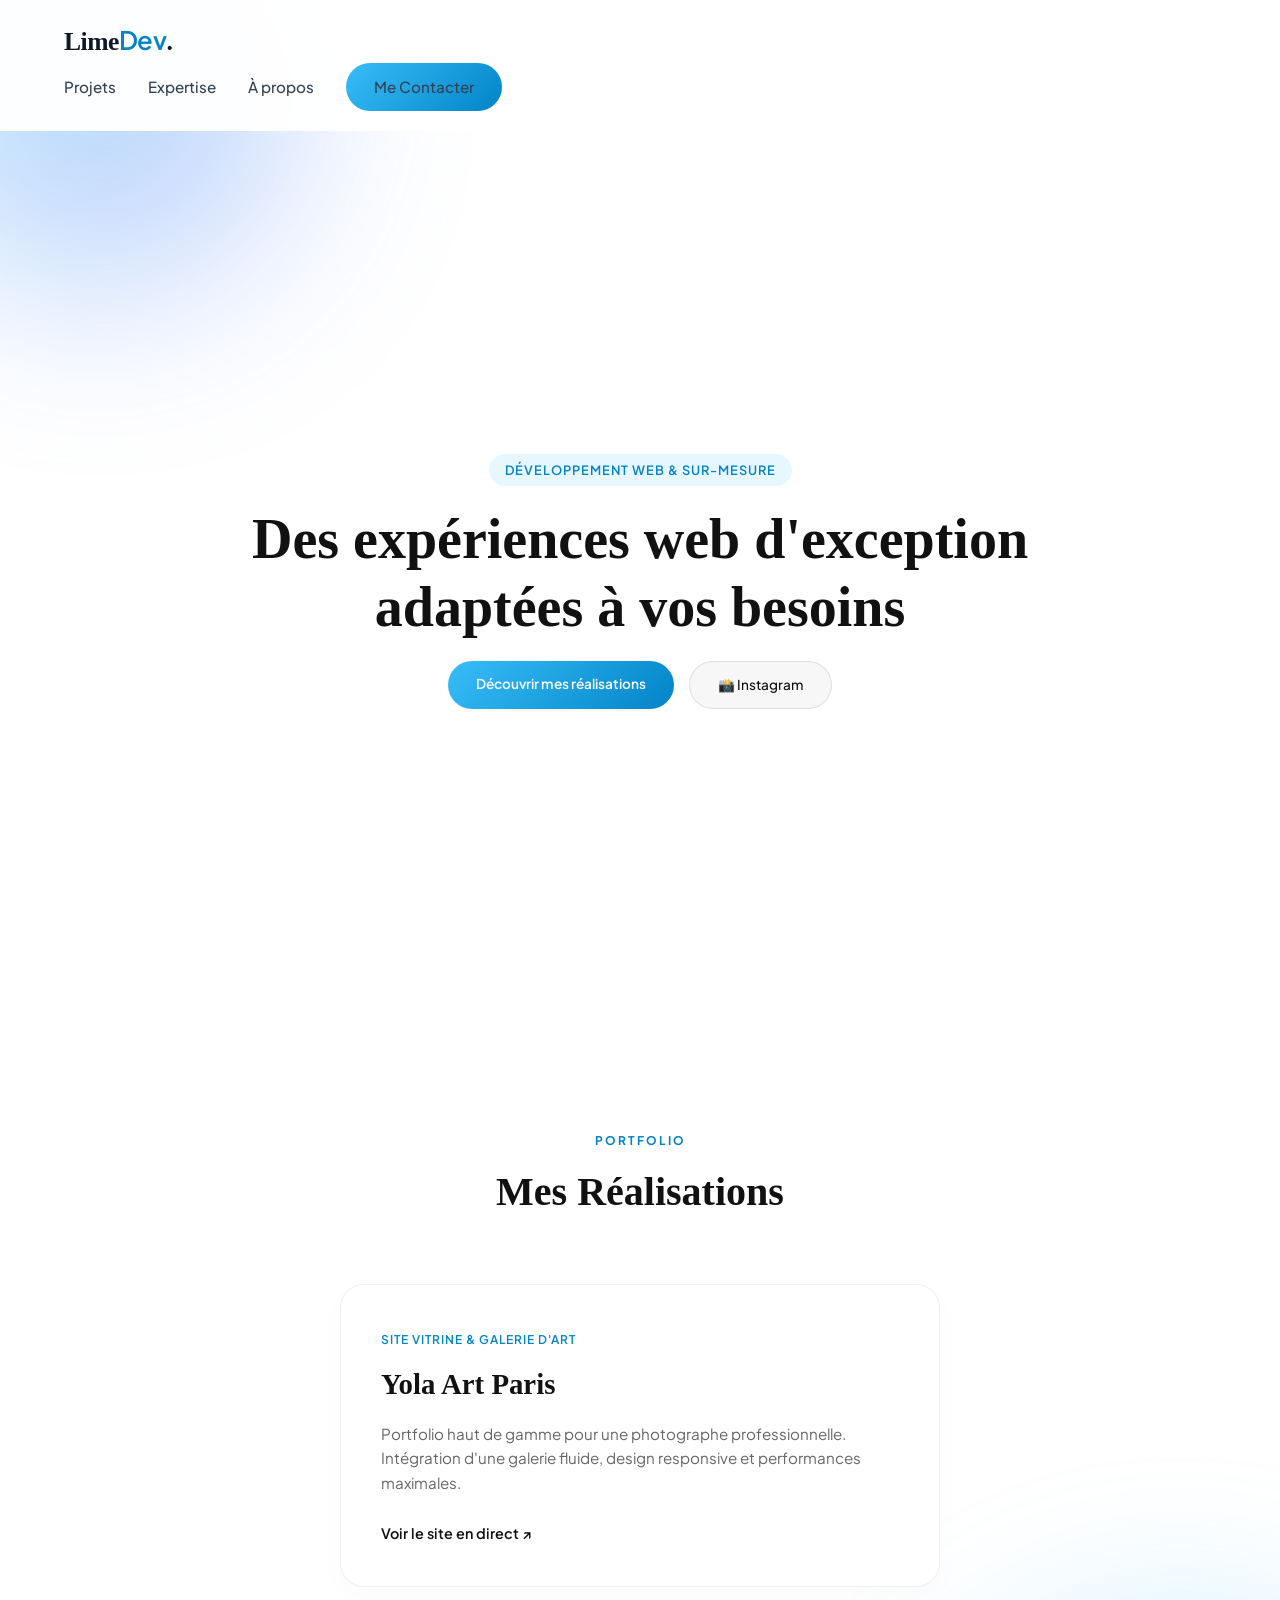
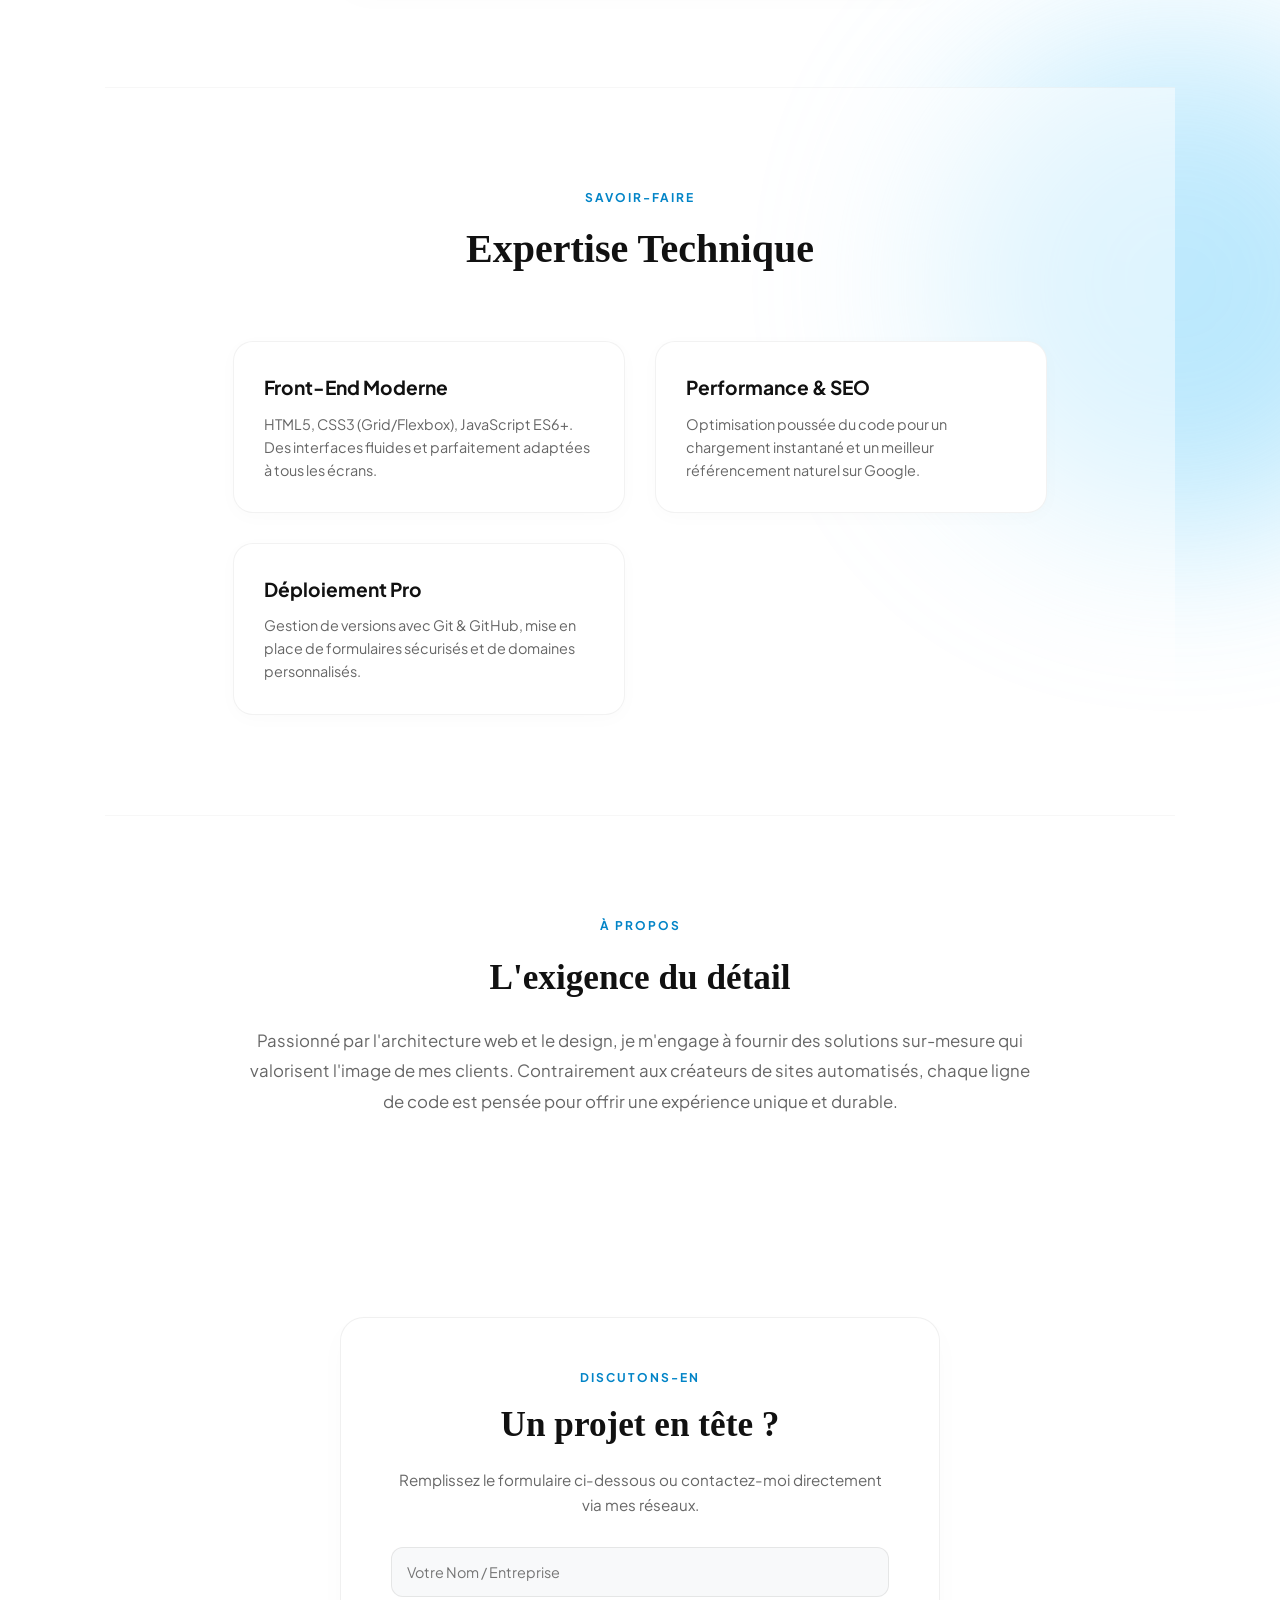
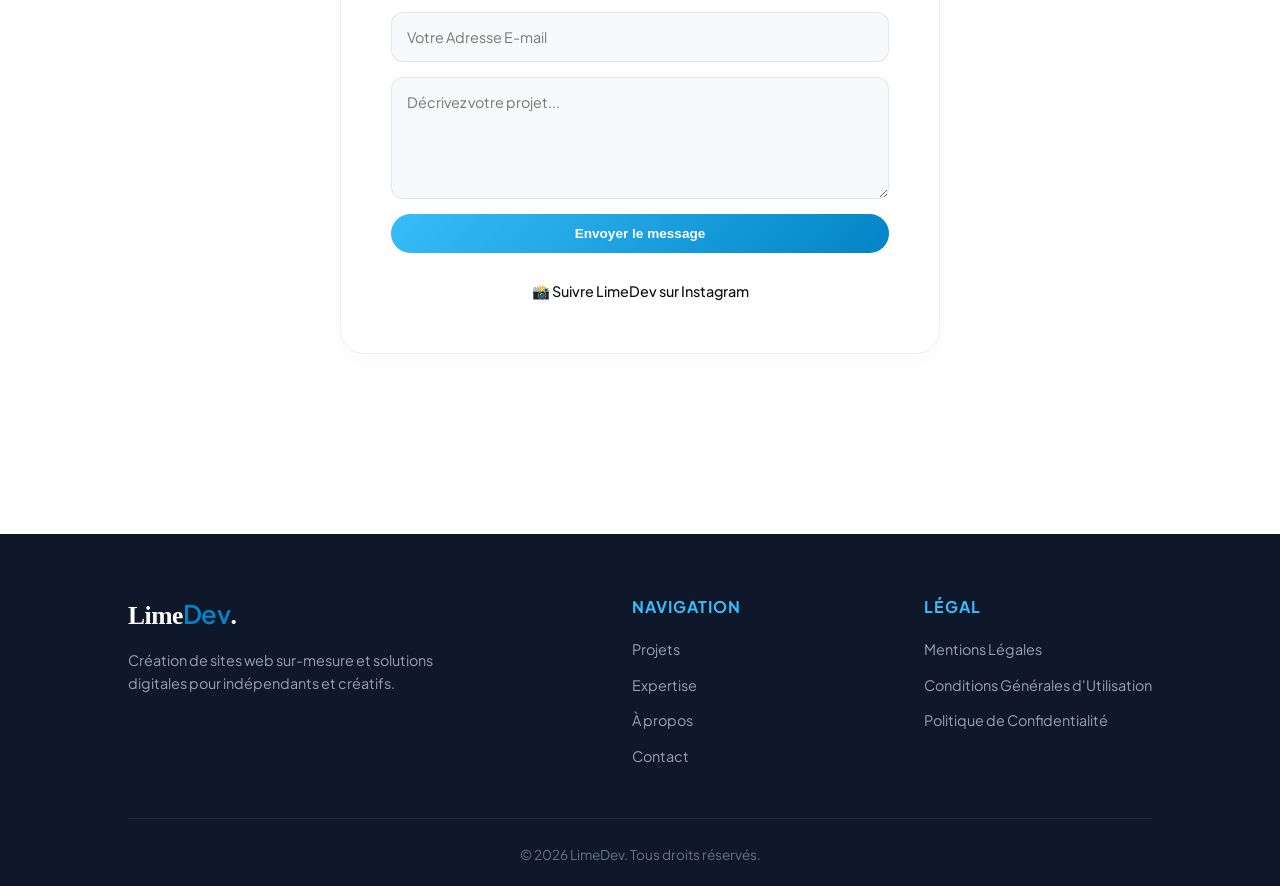
==== commit 9fe1a0f2: "Refactor navigation bar structure in index.html" ====
--- a/index.html
+++ b/index.html
@@ -19,7 +19,8 @@
     <div class="bg-shape shape-2"></div>
 
     <!-- NAVIGATION (Une seule et bien fermée) -->
-    <nav>
+    <nav class="navbar">
+    <div class="nav-container">
         <a href="#" class="logo">Lime<span>Dev</span>.</a>
         
         <button class="burger-menu" id="burger-menu" aria-label="Menu de navigation">
@@ -34,8 +35,8 @@
             <li><a href="#apropos">À propos</a></li>
             <li><a href="#contact" class="btn-primary">Me Contacter</a></li>
         </ul>
-    </nav>
-
+    </div>
+</nav>
     <!-- HEADER / HERO -->
     <header class="hero">
         <div class="hero-content">
--- a/style.css
+++ b/style.css
@@ -360,3 +360,140 @@
     display: flex !important;
     flex-direction: column !important;
 }
+/* ==========================================
+   NAVIGATION & LOGO (PC & MOBILE)
+   ========================================== */
+
+/* Structure générale de la nav */
+nav {
+    display: flex;
+    justify-content: space-between;
+    align-items: center;
+    padding: 1.2rem 5%;
+    position: sticky;
+    top: 0;
+    background-color: rgba(255, 255, 255, 0.95);
+    backdrop-filter: blur(10px);
+    z-index: 1000;
+}
+
+/* Style du Logo LimeDev */
+.logo {
+    font-family: 'Playfair Display', serif;
+    font-size: 1.6rem;
+    font-weight: 700;
+    color: #0f172a;
+    text-decoration: none;
+    letter-spacing: -0.5px;
+}
+
+.logo span {
+    font-family: 'Plus Jakarta Sans', sans-serif;
+    color: #0284c7;
+    font-weight: 600;
+}
+
+/* Liens de navigation sur PC */
+.nav-links {
+    display: flex;
+    list-style: none;
+    gap: 2rem;
+    align-items: center;
+    margin: 0;
+    padding: 0;
+}
+
+.nav-links a {
+    text-decoration: none;
+    color: #334155;
+    font-weight: 500;
+    font-size: 0.95rem;
+    transition: color 0.3s ease;
+}
+
+.nav-links a:hover {
+    color: #0284c7;
+}
+
+/* Bouton Burger caché sur Ordinateur */
+.burger-menu {
+    display: none;
+}
+
+
+/* ==========================================
+   ADAPTATION MOBILE (Écrans < 768px)
+   ========================================== */
+@media screen and (max-width: 768px) {
+    
+    /* Affichage du bouton burger */
+    .burger-menu {
+        display: flex;
+        flex-direction: column;
+        justify-content: space-between;
+        width: 26px;
+        height: 18px;
+        background: transparent;
+        border: none;
+        cursor: pointer;
+        padding: 0;
+        z-index: 1001;
+    }
+
+    .burger-menu span {
+        width: 100%;
+        height: 2px;
+        background-color: #0f172a;
+        border-radius: 2px;
+        transition: all 0.3s ease;
+    }
+
+    /* Le menu déroulant compact et propre */
+    .nav-links {
+        display: none; /* Caché par défaut */
+        position: absolute;
+        top: 100%;
+        right: 5%; /* Aligné à droite */
+        width: 220px; /* Taille limitée pour ne pas tout couvrir */
+        background: #ffffff;
+        flex-direction: column;
+        align-items: stretch;
+        padding: 1.2rem;
+        gap: 0.5rem;
+        border-radius: 16px;
+        box-shadow: 0 10px 30px rgba(0, 0, 0, 0.12);
+        border: 1px solid rgba(226, 232, 240, 0.8);
+    }
+
+    /* Quand le JS ajoute la classe active */
+    .nav-links.active {
+        display: flex;
+    }
+
+    /* Design des options dans le menu mobile */
+    .nav-links li {
+        width: 100%;
+    }
+
+    .nav-links a {
+        display: block;
+        padding: 0.7rem 1rem;
+        border-radius: 8px;
+        font-size: 0.95rem;
+        font-weight: 500;
+        color: #334155;
+        transition: all 0.2s ease;
+    }
+
+    .nav-links a:hover {
+        background-color: #f1f5f9;
+        color: #0284c7;
+    }
+
+    /* Style du bouton "Me contacter" dans le menu mobile */
+    .nav-links a.btn-primary {
+        text-align: center;
+        margin-top: 0.5rem;
+        padding: 0.75rem 1rem;
+    }
+}
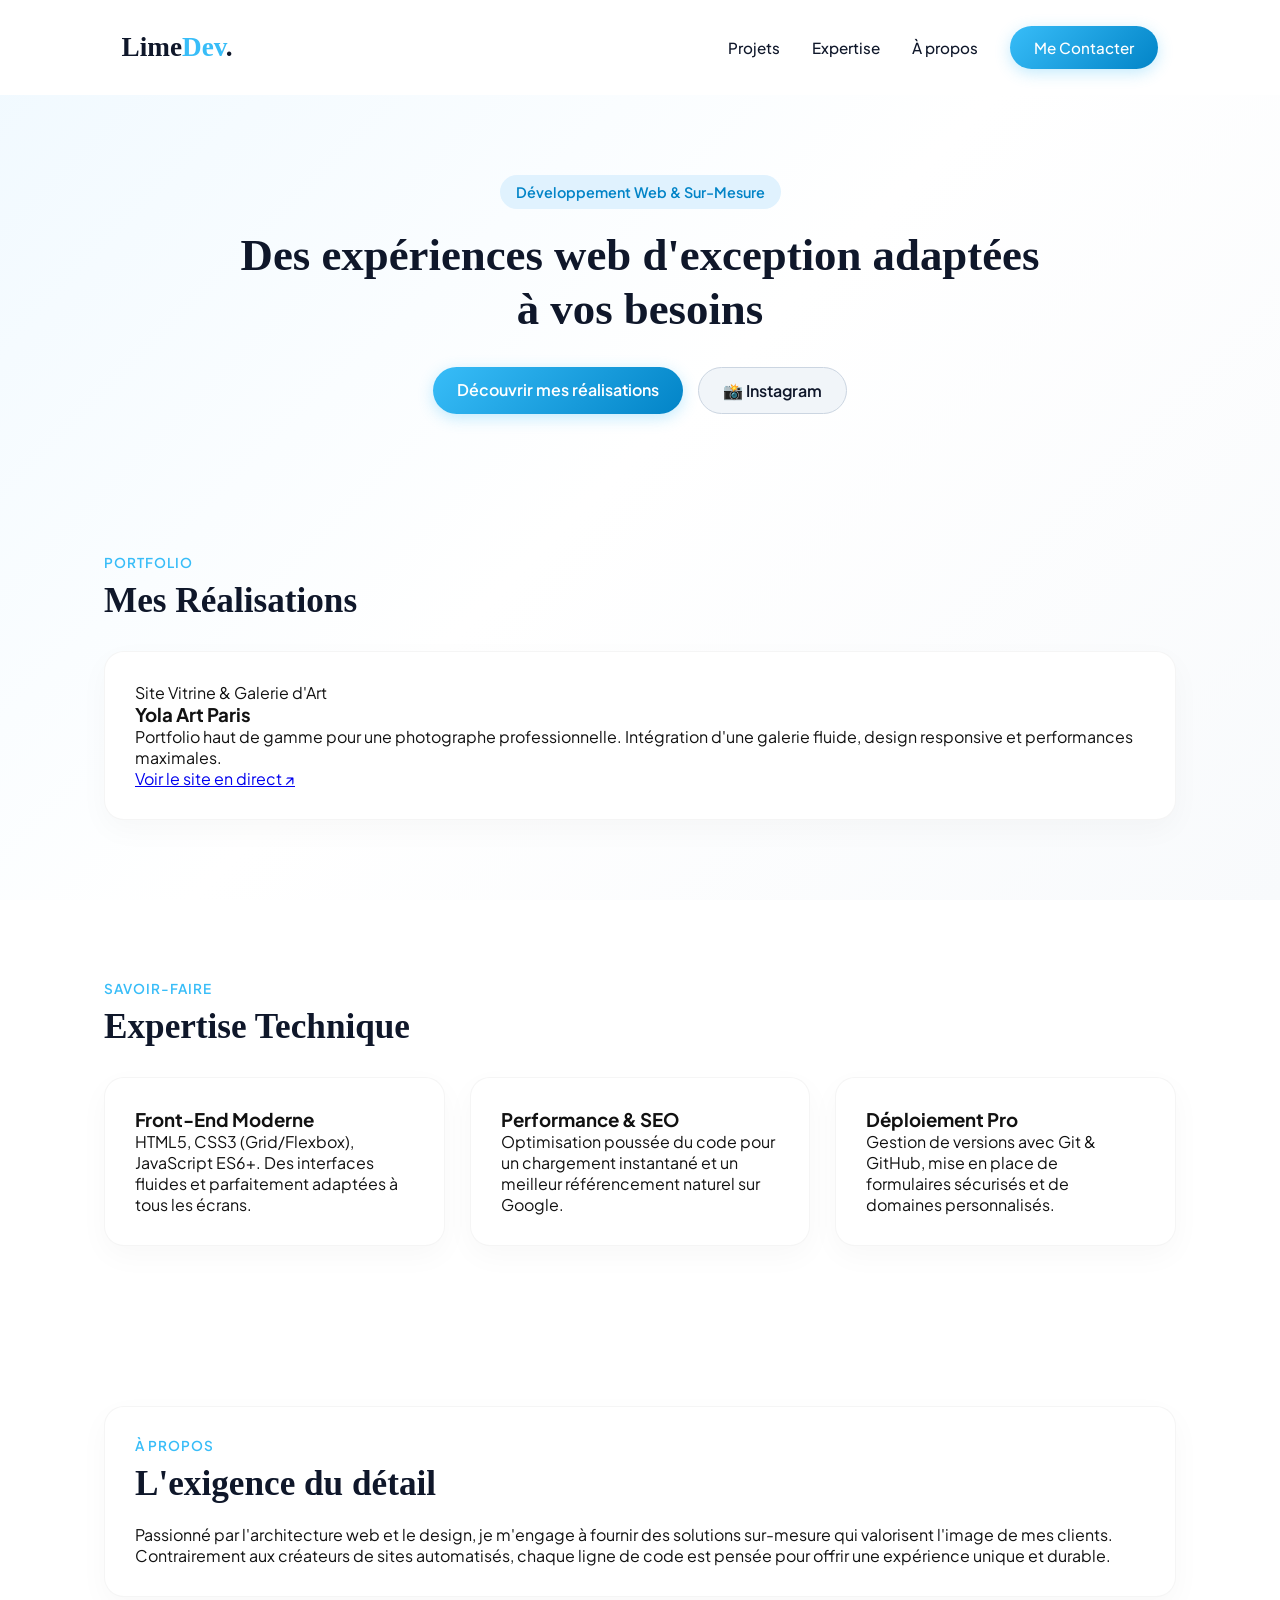
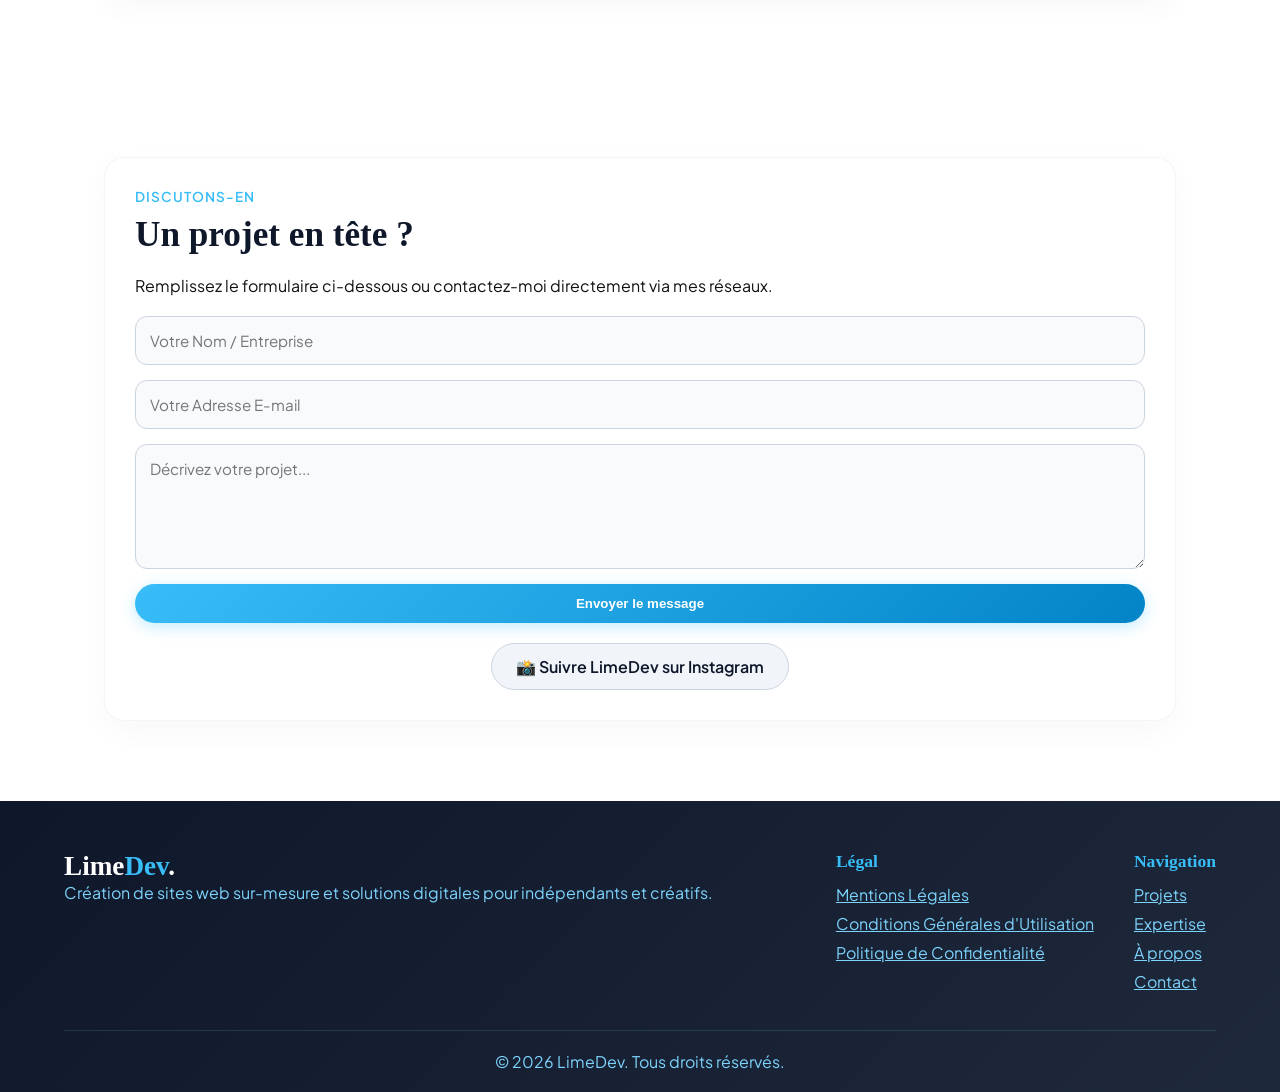
==== commit 003b97df: "Update project link for Yola Art Paris" ====
--- a/index.html
+++ b/index.html
@@ -62,7 +62,7 @@
                     <span class="project-category">Site Vitrine & Galerie d'Art</span>
                     <h3>Yola Art Paris</h3>
                     <p>Portfolio haut de gamme pour une photographe professionnelle. Intégration d'une galerie fluide, design responsive et performances maximales.</p>
-                    <a href="https://lime-dev01.github.io/limedev01.github.io/" target="_blank" class="project-link">Voir le site en direct ↗</a>
+                    <a href="https://lime-dev01.github.io/yola-art-paris/" target="_blank" class="project-link">Voir le site en direct ↗</a>
                 </div>
             </div>
         </div>
--- a/style.css
+++ b/style.css
@@ -1,68 +1,57 @@
+/* ==========================================
+   RESET & VARIABLES
+   ========================================== */
 * {
     margin: 0;
     padding: 0;
     box-sizing: border-box;
 }
 
-:root {
-    --primary: #38bdf8;
-    --primary-hover: #0284c7;
-    --primary-accent: #0ea5e9;
-    --text-dark: #111111;
-    --text-muted: #666666;
-    --bg-light: #f8f9fa;
-}
-
 body {
     font-family: 'Plus Jakarta Sans', sans-serif;
-    font-weight: 400;
-    line-height: 1.6;
-    color: var(--text-dark);
-    margin: 0;
-    padding: 0;
-    position: relative;
+    color: #111111;
+    background: linear-gradient(135deg, #f0f9ff 0%, #ffffff 50%, #f8fafc 100%);
+    background-attachment: fixed;
+    display: flex;
+    flex-direction: column;
+    min-height: 100vh;
     overflow-x: hidden;
 }
 
-/* Polices des titres */
-h1, h2, h3, h4, .hero h1 {
-    font-family: 'Plus Jakarta Sans', sans-serif;
-    font-weight: 700;
-}
-
-/* FORMES DÉCORATIVES (EN ARRIÈRE-PLAN) */
-.bg-shape {
-    position: absolute;
-    border-radius: 50%;
-    filter: blur(90px);
-    z-index: -1;
-    opacity: 0.4;
-    pointer-events: none; /* Évite toute interférence avec le clic */
-}
-
-.shape-1 {
-    width: 400px;
-    height: 400px;
-    background: linear-gradient(135deg, #38bdf8, #818cf8);
-    top: -100px;
-    left: -100px;
-}
-
-.shape-2 {
-    width: 500px;
-    height: 500px;
-    background: linear-gradient(135deg, #7dd3fc, #38bdf8);
-    top: 40%;
-    right: -150px;
-}
-/* --- NAVIGATION PRINCIPALE --- */
-nav {
+/* ==========================================
+   NAVIGATION & BARRE BLANCHE PLUS FINE
+   ========================================== */
+.navbar {
+    width: 100%;
+    background-color: #ffffff;
+    box-shadow: 0 2px 10px rgba(0, 0, 0, 0.03);
+    position: sticky;
+    top: 0;
+    z-index: 1000;
+    padding: 4px 0;
+}
+
+.nav-container {
+    max-width: 1200px;
+    margin: 0 auto;
+    padding: 6px 5%;
     display: flex;
     justify-content: space-between;
     align-items: center;
-    padding: 1.5rem 2rem;
+    width: 100%;
     position: relative;
-    z-index: 100;
+}
+
+.logo {
+    font-family: 'Playfair Display', serif;
+    font-size: 1.7rem;
+    font-weight: 700;
+    text-decoration: none;
+    color: #0f172a;
+}
+
+.logo span {
+    color: #38bdf8 !important;
 }
 
 .nav-links {
@@ -72,428 +61,346 @@
     align-items: center;
 }
 
-/* Le bouton burger est caché sur grand écran */
+.nav-links a {
+    text-decoration: none;
+    color: #0f172a;
+    font-weight: 500;
+    font-size: 0.95rem;
+    transition: color 0.3s ease;
+}
+
+.nav-links a:hover {
+    color: #38bdf8;
+}
+
 .burger-menu {
     display: none;
 }
 
-/* --- ADAPTATION MOBILE UNIQUEMENT --- */
+/* ==========================================
+   HERO SECTION
+   ========================================== */
+.hero {
+    padding: 80px 5% 60px 5%;
+    text-align: center;
+    display: flex;
+    flex-direction: column;
+    align-items: center;
+}
+
+.badge {
+    background-color: #e0f2fe;
+    color: #0284c7;
+    padding: 8px 16px;
+    border-radius: 50px;
+    font-size: 0.9rem;
+    font-weight: 600;
+    display: inline-block;
+    margin-bottom: 20px;
+}
+
+h1 {
+    font-family: 'Playfair Display', serif;
+    font-size: 2.8rem;
+    font-weight: 700;
+    color: #0f172a;
+    max-width: 800px;
+    line-height: 1.2;
+    margin-bottom: 30px;
+}
+
+.hero-buttons {
+    display: flex;
+    gap: 15px;
+    justify-content: center;
+    flex-wrap: wrap;
+}
+
+/* ==========================================
+   BOUTONS & DESIGN GÉNÉRAL
+   ========================================== */
+.btn-primary {
+    background: linear-gradient(135deg, #38bdf8 0%, #0284c7 100%) !important;
+    color: #ffffff !important;
+    padding: 12px 24px;
+    border-radius: 50px;
+    text-decoration: none;
+    font-weight: 600;
+    border: none;
+    box-shadow: 0 4px 15px rgba(56, 189, 248, 0.3);
+    transition: transform 0.2s ease;
+    display: inline-block;
+}
+
+.btn-primary:hover {
+    background: linear-gradient(135deg, #0ea5e9 0%, #0369a1 100%) !important;
+    transform: translateY(-2px);
+}
+
+.btn-secondary {
+    background-color: #f1f5f9;
+    color: #0f172a !important;
+    padding: 12px 24px;
+    border-radius: 50px;
+    text-decoration: none;
+    font-weight: 600;
+    border: 1px solid #cbd5e1;
+    transition: all 0.3s ease;
+    display: inline-block;
+}
+
+/* Bouton Instagram (sous le formulaire) */
+.social-contact {
+    margin-top: 20px;
+    text-align: center;
+}
+
+.social-contact a {
+    display: inline-block;
+    background-color: #f1f5f9;
+    color: #0f172a !important;
+    padding: 12px 24px;
+    border-radius: 50px;
+    text-decoration: none;
+    font-weight: 600;
+    border: 1px solid #cbd5e1;
+    transition: all 0.3s ease;
+}
+
+/* Hover Instagram Couleurs Officielles */
+.btn-secondary:hover, 
+.social-contact a:hover {
+    background: linear-gradient(45deg, #f09433 0%, #e6683c 25%, #dc2743 50%, #cc2366 75%, #bc1888 100%) !important;
+    color: #ffffff !important;
+    border-color: transparent !important;
+    transform: translateY(-2px);
+    box-shadow: 0 6px 20px rgba(220, 39, 67, 0.35);
+}
+
+/* Sections communes */
+.section {
+    padding: 80px 5%;
+    max-width: 1200px;
+    margin: 0 auto;
+    width: 100%;
+}
+
+.section-tag {
+    color: #38bdf8 !important;
+    font-weight: 600;
+    text-transform: uppercase;
+    font-size: 0.85rem;
+    letter-spacing: 1px;
+    display: block;
+    margin-bottom: 10px;
+}
+
+h2 {
+    font-family: 'Playfair Display', serif;
+    font-size: 2.2rem;
+    color: #0f172a;
+    margin-bottom: 20px;
+}
+
+/* ==========================================
+   CARTES, FORMULAIRE & BLOCS
+   ========================================== */
+.projects-grid, .skills-grid {
+    display: grid;
+    grid-template-columns: repeat(auto-fit, minmax(280px, 1fr));
+    gap: 25px;
+    margin-top: 30px;
+}
+
+.project-card, .skill-card, .contact-box, .about-text {
+    background-color: #ffffff;
+    padding: 30px;
+    border-radius: 20px;
+    box-shadow: 0 10px 30px rgba(0, 0, 0, 0.03);
+    border: 1px solid rgba(0, 0, 0, 0.04);
+}
+
+.contact-form {
+    display: flex;
+    flex-direction: column;
+    gap: 15px;
+    margin-top: 20px;
+}
+
+.contact-form input,
+.contact-form textarea {
+    width: 100%;
+    padding: 14px;
+    border: 1px solid #cbd5e1;
+    border-radius: 12px;
+    font-family: 'Plus Jakarta Sans', sans-serif;
+    font-size: 0.95rem;
+    background-color: #f8fafc;
+    outline: none;
+    transition: border-color 0.3s ease;
+}
+
+.contact-form input:focus,
+.contact-form textarea:focus {
+    border-color: #38bdf8;
+    background-color: #ffffff;
+}
+
+/* ==========================================
+   VERSION MOBILE (< 768px) : BURGER À DROITE & DISCRET
+   ========================================== */
 @media screen and (max-width: 768px) {
+    h1 {
+        font-size: 2rem;
+    }
+
     .burger-menu {
         display: flex;
         flex-direction: column;
         justify-content: space-between;
-        width: 30px;
-        height: 21px;
-        background: transparent;
-        border: none;
-        cursor: pointer;
-        padding: 0;
-        z-index: 101;
-    }
-
-    .burger-menu span {
-        width: 100%;
-        height: 3px;
-        background-color: #0f172a;
-        border-radius: 10px;
-    }
-
-    .nav-links {
-        display: none; /* Caché sur mobile tant qu'on ne clique pas */
-        position: absolute;
-        top: 100%;
-        left: 0;
-        width: 100%;
-        background-color: #ffffff;
-        flex-direction: column;
-        padding: 2rem;
-        gap: 1.5rem;
-        box-shadow: 0 10px 15px -3px rgba(0, 0, 0, 0.1);
-    }
-
-    .nav-links.active {
-        display: flex; /* S'affiche uniquement au clic */
-    }
-}
-/* BOUTONS */
-.btn-primary {
-  display: inline-block; padding: 12px 28px;
-  background: linear-gradient(135deg, #38bdf8, #0284c7);
-  color: #fff;
-  text-decoration: none; font-size: 0.85rem; font-weight: 600;
-  border-radius: 50px; transition: all 0.3s ease;
-  border: none;
-}
-.btn-primary:hover {
-  background: linear-gradient(135deg, #0284c7, #0369a1);
-  transform: translateY(-2px);
-  box-shadow: 0 10px 20px rgba(56, 189, 248, 0.35);
-}
-
-.btn-secondary {
-  display: inline-block; padding: 12px 28px;
-  background: rgba(0, 0, 0, 0.03); color: var(--text-dark);
-  text-decoration: none; font-size: 0.85rem; font-weight: 500;
-  border-radius: 50px; border: 1px solid rgba(0,0,0,0.1);
-  transition: all 0.3s ease;
-}
-.btn-secondary:hover { background: rgba(0, 0, 0, 0.06); }
-
-/* HERO SECTION */
-.hero {
-  min-height: 100vh; display: flex; align-items: center; justify-content: center;
-  text-align: center; padding: 0 20px;
-}
-.hero-content { max-width: 800px; }
-.badge {
-  display: inline-block; padding: 6px 16px; background: rgba(56, 189, 248, 0.12);
-  color: #0284c7; border-radius: 20px; font-size: 0.8rem; font-weight: 600;
-  margin-bottom: 20px; text-transform: uppercase; letter-spacing: 1px;
-}
-.hero h1 {
-  font-family: 'Playfair Display', serif;
-  font-size: 3.5rem; font-weight: 600; color: var(--text-dark);
-  margin-bottom: 20px; line-height: 1.2;
-}
-.hero p { color: var(--text-muted); font-size: 1.1rem; margin-bottom: 30px; line-height: 1.6; }
-.hero-buttons { display: flex; gap: 15px; justify-content: center; flex-wrap: wrap; }
-
-/* SECTIONS GLOBALES */
-.section { padding: 100px 10%; max-width: 1200px; margin: 0 auto; }
-.bg-light-alt { background: rgba(255, 255, 255, 0.5); border-top: 1px solid rgba(0,0,0,0.03); border-bottom: 1px solid rgba(0,0,0,0.03); }
-
-.section-header { text-align: center; margin-bottom: 60px; }
-.section-tag { color: #0284c7; font-size: 0.75rem; font-weight: 700; text-transform: uppercase; letter-spacing: 2px; display: block; margin-bottom: 10px; }
-.section-header h2 { font-family: 'Playfair Display', serif; font-size: 2.5rem; color: var(--text-dark); }
-
-/* PROJET CARD */
-.projects-grid { display: grid; justify-content: center; }
-.project-card {
-  background: #fff; border: 1px solid rgba(0,0,0,0.06);
-  padding: 40px; border-radius: 24px; box-shadow: 0 10px 30px rgba(0,0,0,0.02);
-  transition: transform 0.3s, box-shadow 0.3s; max-width: 600px; width: 100%;
-}
-.project-card:hover { transform: translateY(-5px); box-shadow: 0 20px 40px rgba(56, 189, 248, 0.12); }
-.project-category { color: #0284c7; font-size: 0.75rem; font-weight: 600; text-transform: uppercase; letter-spacing: 1px; }
-.project-card h3 { font-family: 'Playfair Display', serif; font-size: 1.8rem; margin: 10px 0 15px; color: var(--text-dark); }
-.project-card p { color: var(--text-muted); font-size: 0.95rem; margin-bottom: 25px; }
-.project-link { color: var(--text-dark); text-decoration: none; font-weight: 600; font-size: 0.9rem; transition: color 0.3s; }
-.project-link:hover { color: #0284c7; }
-
-/* SKILLS GRID */
-.skills-grid { display: grid; grid-template-columns: repeat(auto-fit, minmax(280px, 1fr)); gap: 30px; }
-.skill-card {
-  background: #fff; padding: 30px; border-radius: 20px;
-  border: 1px solid rgba(0,0,0,0.05); box-shadow: 0 4px 20px rgba(0,0,0,0.02);
-}
-.skill-card h3 { font-size: 1.2rem; margin-bottom: 10px; color: var(--text-dark); }
-.skill-card p { color: var(--text-muted); font-size: 0.9rem; }
-
-/* À PROPOS */
-.about-container { max-width: 800px; margin: 0 auto; text-align: center; }
-.about-text h2 { font-family: 'Playfair Display', serif; font-size: 2.2rem; margin: 15px 0 20px; }
-.about-text p { color: var(--text-muted); font-size: 1.05rem; line-height: 1.8; }
-
-/* CONTACT */
-.contact-section { display: flex; justify-content: center; }
-.contact-box {
-  background: #fff; border: 1px solid rgba(0,0,0,0.06);
-  padding: 50px; border-radius: 24px; box-shadow: 0 10px 30px rgba(0,0,0,0.02);
-  max-width: 600px; width: 100%; text-align: center;
-}
-.contact-box h2 { font-family: 'Playfair Display', serif; font-size: 2.2rem; margin: 10px 0 15px; }
-.contact-box p { color: var(--text-muted); font-size: 0.95rem; margin-bottom: 30px; }
-.contact-form { display: flex; flex-direction: column; gap: 15px; text-align: left; }
-.contact-form input, .contact-form textarea {
-  width: 100%; padding: 15px; background: #f8f9fa; border: 1px solid rgba(0,0,0,0.08);
-  border-radius: 12px; font-family: inherit; font-size: 0.9rem; color: var(--text-dark); outline: none;
-  transition: border-color 0.3s;
-}
-.contact-form input:focus, .contact-form textarea:focus { border-color: #38bdf8; background: #fff; }
-.social-contact { margin-top: 25px; }
-.social-contact a { color: var(--text-dark); text-decoration: none; font-size: 0.9rem; font-weight: 500; transition: color 0.3s; }
-.social-contact a:hover { color: #0284c7; }
-
-/* FOOTER STRUCTURÉ (Fond Sombre Soigné) */
-footer {
-  background-color: #0f172a;
-  color: #f8fafc;
-  padding: 60px 10% 20px;
-  margin-top: 80px;
-}
-
-.footer-container {
-  display: flex;
-  justify-content: space-between;
-  flex-wrap: wrap;
-  gap: 40px;
-  padding-bottom: 40px;
-  border-bottom: 1px solid #1e293b;
-}
-
-.footer-brand {
-  max-width: 320px;
-}
-
-.footer-brand .logo {
-  color: #ffffff;
-}
-
-.footer-brand p {
-  color: #94a3b8;
-  margin-top: 12px;
-  font-size: 0.9rem;
-  line-height: 1.6;
-}
-
-.footer-links h4 {
-  margin-bottom: 16px;
-  font-size: 1rem;
-  color: #38bdf8;
-  text-transform: uppercase;
-  letter-spacing: 1px;
-}
-
-.footer-links ul {
-  list-style: none;
-  padding: 0;
-}
-
-.footer-links li {
-  margin-bottom: 10px;
-}
-
-.footer-links a {
-  color: #94a3b8;
-  text-decoration: none;
-  font-size: 0.9rem;
-  transition: color 0.2s ease;
-}
-
-.footer-links a:hover {
-  color: #38bdf8;
-}
-
-.footer-bottom {
-  text-align: center;
-  padding-top: 25px;
-  color: #64748b;
-  font-size: 0.85rem;
-}
-/* --- ANIMATION SCROLL (TEXTE VISIBLE) --- */
-.hidden-element {
-    opacity: 0;
-    transform: translateY(30px);
-    transition: opacity 0.8s ease, transform 0.8s ease;
-}
-
-.hidden-element.show,
-.hidden-element.show-element {
-    opacity: 1 !important;
-    transform: translateY(0) !important;
-}
-
-/* RESPONSIVE MOBILE */
-@media (max-width: 768px) {
-  .hero h1 { font-size: 2.5rem; }
-  nav { padding: 15px 5%; }
-  .nav-links { display: none; }
-  .section { padding: 60px 5%; }
-  .contact-box, .project-card { padding: 25px; }
-  
-  footer { padding: 40px 5% 20px; }
-  .footer-container { flex-direction: column; gap: 30px; }
-}
-/* --- GESTION DU MENU BURGER --- */
-
-/* Caché par défaut sur grand écran */
-.burger-menu {
-    display: none;
-    flex-direction: column;
-    justify-content: space-between;
-    width: 30px;
-    height: 21px;
-    background: transparent;
-    border: none;
-    cursor: pointer;
-    padding: 0;
-    z-index: 10;
-}
-
-.burger-menu span {
-    width: 100%;
-    height: 3px;
-    background-color: #0f172a; /* Couleur des barres */
-    border-radius: 10px;
-    transition: all 0.3s ease;
-}
-
-/* Styles uniquement pour mobile (écrans < 768px) */
-@media (max-width: 768px) {
-    .burger-menu {
-        display: flex; /* On affiche le bouton burger sur mobile */
-    }
-
-    .nav-links {
-        position: absolute;
-        top: 70px;
-        right: 0;
-        width: 100%;
-        background-color: #ffffff;
-        flex-direction: column;
-        align-items: center;
-        padding: 20px 0;
-        gap: 20px;
-        
-        /* Caché au départ */
-        display: none;
-        box-shadow: 0 10px 15px -3px rgba(0, 0, 0, 0.1);
-    }
-
-    /* Classe ajoutée par le JS pour ouvrir le menu */
-    .nav-links.active {
-        display: flex;
-    }
-}
-main, body {
-    display: flex !important;
-    flex-direction: column !important;
-}
-/* ==========================================
-   NAVIGATION & LOGO (PC & MOBILE)
-   ========================================== */
-
-/* Structure générale de la nav */
-nav {
-    display: flex;
-    justify-content: space-between;
-    align-items: center;
-    padding: 1.2rem 5%;
-    position: sticky;
-    top: 0;
-    background-color: rgba(255, 255, 255, 0.95);
-    backdrop-filter: blur(10px);
-    z-index: 1000;
-}
-
-/* Style du Logo LimeDev */
-.logo {
-    font-family: 'Playfair Display', serif;
-    font-size: 1.6rem;
-    font-weight: 700;
-    color: #0f172a;
-    text-decoration: none;
-    letter-spacing: -0.5px;
-}
-
-.logo span {
-    font-family: 'Plus Jakarta Sans', sans-serif;
-    color: #0284c7;
-    font-weight: 600;
-}
-
-/* Liens de navigation sur PC */
-.nav-links {
-    display: flex;
-    list-style: none;
-    gap: 2rem;
-    align-items: center;
-    margin: 0;
-    padding: 0;
-}
-
-.nav-links a {
-    text-decoration: none;
-    color: #334155;
-    font-weight: 500;
-    font-size: 0.95rem;
-    transition: color 0.3s ease;
-}
-
-.nav-links a:hover {
-    color: #0284c7;
-}
-
-/* Bouton Burger caché sur Ordinateur */
-.burger-menu {
-    display: none;
-}
-
-
-/* ==========================================
-   ADAPTATION MOBILE (Écrans < 768px)
-   ========================================== */
-@media screen and (max-width: 768px) {
-    
-    /* Affichage du bouton burger */
-    .burger-menu {
-        display: flex;
-        flex-direction: column;
-        justify-content: space-between;
-        width: 26px;
-        height: 18px;
+        width: 18px;
+        height: 10px; /* 👈 Ultra compact et discret */
         background: transparent;
         border: none;
         cursor: pointer;
         padding: 0;
         z-index: 1001;
+        margin-left: auto; /* 👈 Repoussé bien à droite */
+        margin-right: 0;
     }
 
     .burger-menu span {
         width: 100%;
-        height: 2px;
+        height: 1.5px; /* 👈 Lignes ultra fines */
         background-color: #0f172a;
-        border-radius: 2px;
+        border-radius: 4px;
         transition: all 0.3s ease;
     }
 
-    /* Le menu déroulant compact et propre */
+    /* Menu déroulant extrêmement transparent (effet verre presque invisible) */
     .nav-links {
-        display: none; /* Caché par défaut */
+        display: none;
         position: absolute;
         top: 100%;
-        right: 5%; /* Aligné à droite */
-        width: 220px; /* Taille limitée pour ne pas tout couvrir */
-        background: #ffffff;
+        left: 0;
+        width: 100%;
+        background-color: rgba(255, 255, 255, 0.35); /* 👈 Hyper transparent */
+        backdrop-filter: blur(20px);
+        -webkit-backdrop-filter: blur(20px);
+        border: 1px solid rgba(255, 255, 255, 0.2);
         flex-direction: column;
-        align-items: stretch;
-        padding: 1.2rem;
-        gap: 0.5rem;
-        border-radius: 16px;
-        box-shadow: 0 10px 30px rgba(0, 0, 0, 0.12);
-        border: 1px solid rgba(226, 232, 240, 0.8);
-    }
-
-    /* Quand le JS ajoute la classe active */
+        align-items: center;
+        padding: 14px 0;
+        gap: 0.7rem;
+        box-shadow: 0 10px 30px rgba(0, 0, 0, 0.03);
+        border-bottom-left-radius: 12px;
+        border-bottom-right-radius: 12px;
+    }
+
     .nav-links.active {
-        display: flex;
-    }
-
-    /* Design des options dans le menu mobile */
-    .nav-links li {
-        width: 100%;
-    }
-
-    .nav-links a {
-        display: block;
-        padding: 0.7rem 1rem;
-        border-radius: 8px;
-        font-size: 0.95rem;
-        font-weight: 500;
-        color: #334155;
-        transition: all 0.2s ease;
-    }
-
-    .nav-links a:hover {
-        background-color: #f1f5f9;
-        color: #0284c7;
-    }
-
-    /* Style du bouton "Me contacter" dans le menu mobile */
-    .nav-links a.btn-primary {
-        text-align: center;
-        margin-top: 0.5rem;
-        padding: 0.75rem 1rem;
-    }
-}
+        display: flex !important;
+    }
+}
+
+/* ==========================================
+   FOOTER (LÉGAL À GAUCHE, NAV À DROITE, "LIME" BLANC)
+   ========================================== */
+footer {
+    background: linear-gradient(135deg, #0f172a 0%, #1e293b 100%);
+    padding: 50px 5% 20px 5%;
+    margin-top: auto;
+}
+
+.footer-container {
+    max-width: 1200px;
+    margin: 0 auto;
+    display: flex;
+    justify-content: space-between;
+    flex-wrap: wrap;
+    gap: 40px;
+    margin-bottom: 30px;
+    align-items: start;
+}
+
+.footer-brand {
+    flex: 1;
+    min-width: 250px;
+}
+
+footer .logo {
+    color: #ffffff !important; 
+}
+footer .logo span {
+    color: #38bdf8 !important;
+}
+
+.footer-container .footer-links:nth-of-type(1) {
+    order: 2; 
+}
+
+.footer-container .footer-links:nth-of-type(2) {
+    order: 1; 
+}
+
+footer p, 
+footer span, 
+.footer-links a, 
+.footer-bottom p {
+    color: #7dd3fc !important;
+}
+
+.footer-links h4 {
+    color: #38bdf8 !important;
+    font-family: 'Playfair Display', serif;
+    margin-bottom: 12px;
+    font-size: 1.1rem;
+}
+
+.footer-links ul {
+    list-style: none;
+    padding: 0;
+    margin: 0;
+}
+
+.footer-links li {
+    margin-bottom: 8px;
+}
+
+.footer-links a:hover {
+    color: #ffffff !important;
+    text-decoration: underline;
+}
+
+.footer-bottom {
+    text-align: center;
+    padding-top: 20px;
+    border-top: 1px solid rgba(125, 211, 252, 0.15);
+}
+
+@media screen and (max-width: 600px) {
+    .footer-container {
+        flex-direction: column;
+        gap: 25px;
+    }
+    .footer-container .footer-links:nth-of-type(1) {
+        order: unset;
+    }
+    .footer-container .footer-links:nth-of-type(2) {
+        order: unset;
+    }
+}
+
+/* ==========================================
+   ANIMATION SCROLL
+   ========================================== */
+.hidden-element {
+    opacity: 0;
+    transform: translateY(30px);
+    transition: opacity 0.8s ease, transform 0.8s ease;
+}
+
+.hidden-element.show,
+.hidden-element.show-element {
+    opacity: 1 !important;
+    transform: translateY(0) !important;
+}
